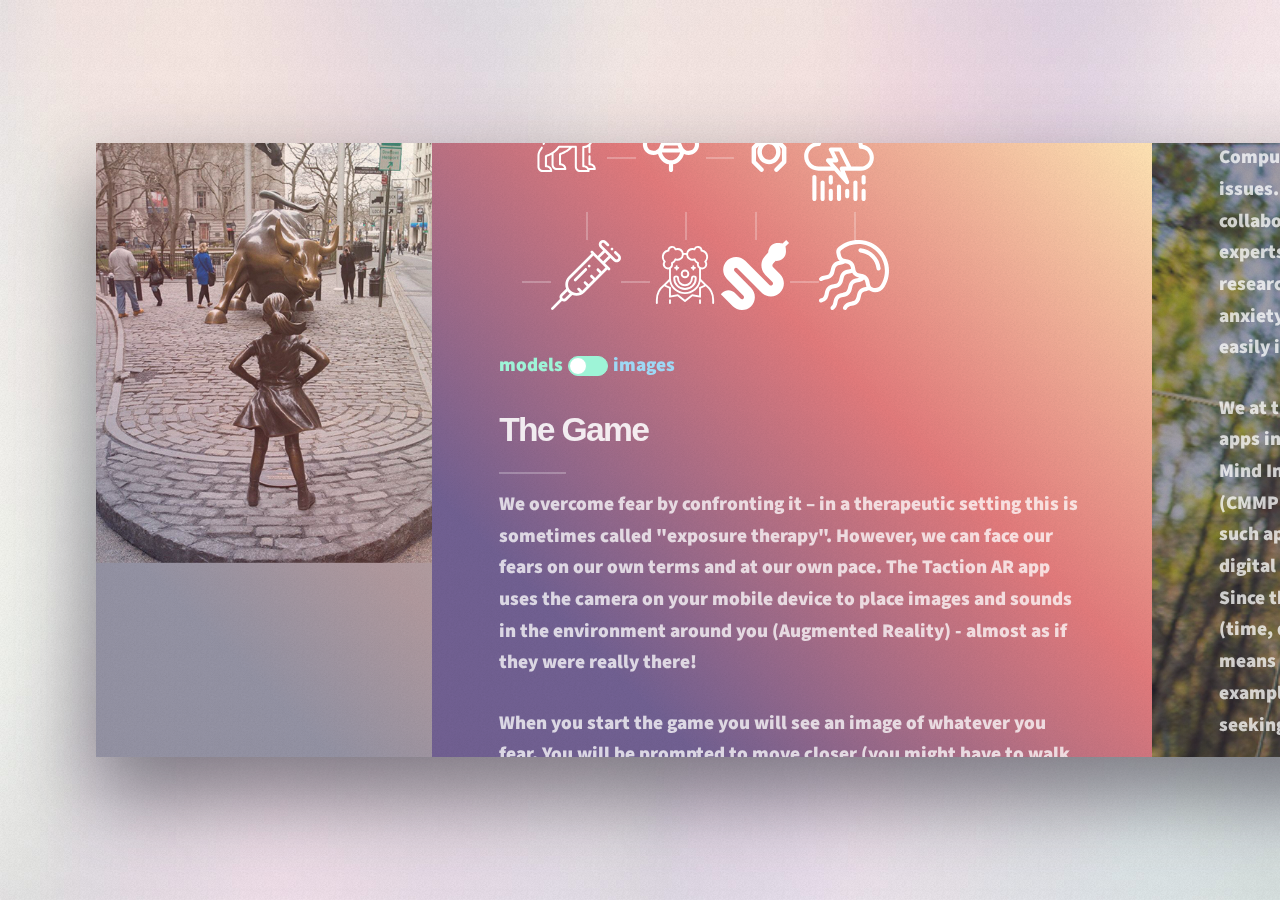
==== index.html @ a3b979be "custom look component working for now" ====
<!DOCTYPE HTML>
<html>
	<head>
		<title>AR App</title>
		<meta charset="utf-8" />
		<meta name="viewport" content="width=device-width, initial-scale=1, user-scalable=no" />
		<link rel="stylesheet" href="assets/css/main.css" />
		<noscript><link rel="stylesheet" href="assets/css/noscript.css" /></noscript>

		<style>
			@media screen and (max-width: 400px){
				h1 br, h2 br, h3 br, h4 br, h5 br, h6 br {
    			display: block;
				}
			}

			/* style for toggle switch */
			#format-toggle-container{
				width: 100%;
			}
			#format-toggle-container input {
			    display: none;
			}
			#format-toggle-container p{
				display: inline-block;
			}
			#format-toggle-container p.images{
				color: #9ed7f4;
			}
			#format-toggle-container p.models{
				color: #9ef4d7;
			}
			#format-toggle-container label {
			    cursor: pointer;
			    display: inline-block;
			    border: 1px solid #9ef4d7;
			    border-radius: 11px;
			    background-color: #9ef4d7;
			    width: 40px;
			    height: 20px;
			    padding: 0px;
			    margin-bottom: -5px;
			    margin-left: 5px;
			    margin-right: 5px;
			    position: relative;
			    transition: all 0.2s;
			}
			#format-toggle-container label:after {
			    content: '';
			    background-color: #FFF;
			    border: 1px solid #9ef4d7;
			    border-radius: 10px;
			    width: 18px;
			    height: 18px;
			    position: absolute;
			    top: 0;
			    left: 0;
			    transition: all 0.2s;
			}
			#format-toggle-container label:before {
				display:none;
			}
			#format-toggle-container input:checked + label {
			    background-color: #9ed7f4;
			    border-color: #9ed7f4;
			}
			#format-toggle-container input:checked + label:after {
			    left: 20px;
			    border-color: #9ed7f4;
			}
		</style>
	</head>
	<body class="is-preload">

		<!-- Page Wrapper -->
			<div id="page-wrapper">

				<!-- Wrapper -->
					<div id="wrapper">

						<!-- Panel (Banner) -->
							<section class="panel banner right">
								<div class="content color0 span-3-75">
									<h2 class="major">Choose Your Fear</h2>
									<p>Click on one of the icons below to begin</p>
									<ul class="grid-icons three connected">
										<li><a href="arlens.html"><span class="icon"><img src="images/dog.svg" alt="" style="width: 70px !important;"/><span class="label">Dogs</span></span></a></li>

										<li><a href="arlens2.html"><span class="icon"><img src="images/wasp.svg" alt="" style="width: 70px !important;"/><span class="label">Bees</span></span></a></li>

										<li><a href="arlens3.html"><span class="icon"><img src="images/spider.svg" alt="" style="width: 70px !important;"/><span class="label">Spiders</span></span></a></li>

										<li><a href="arlens4.html"><span class="icon"><img src="images/lightning-bolt.svg" alt="" style="width: 70px !important;"/><span class="label">Lightning</span></span></a></li>

										<li><a href="arlens5.html"><span class="icon"><img src="images/injection.svg" alt="" style="width: 70px !important;"/><span class="label">Injection</span></span></a></li>

										<li><a href="arlens6.html"><span class="icon"><img src="images/clown.svg" alt="" style="width: 70px !important;"/><span class="label">Clowns</span></span></a></li>

										<li><a href="arlens7.html"><span class="icon"><img src="images/snake.svg" alt="" style="width: 70px !important;"/><span class="label">Snakes</span></span></a></li>

										<li><a href="arlens8.html"><span class="icon"><img src="images/jellyfish.svg" alt="" style="width: 70px !important;"/><span class="label">Jellyfish</span></span></a></li>
									</ul>

									<div id="format-toggle-container">
										<p class="models">models</p><input type="checkbox" id="switch" name="some-switch"><label for="switch"></label><p class="images">images</p>
									</div>

									<h2 class="major">The Game</h2>
									<p>We overcome fear by confronting it – in a therapeutic setting this is sometimes called "exposure therapy". However, we can face our fears on our own terms and at our own pace. The Taction AR app uses the camera on your mobile device to place images and sounds in the environment around you (Augmented Reality) - almost as if they were really there!</p>
									<p>When you start the game you will see an image of whatever you fear. You will be prompted to move closer (you might have to walk or at least reach out with your phone) to your fear. When you are close enough, the app will prompt you to 'pinch' (using two fingers) the image on the screen.</p>
									<ul class="actions">
										<li><a href="#first" class="button primary color1 circle icon solid fa-angle-right">Next</a></li>
									</ul>
								</div>
								<div class="image filtered span-1-75" data-position="25% 25%">
									<img src="images/01.png" alt="" />
								</div>
							</section>


						<!-- Panel (Spotlight) -->
							<section class="panel spotlight large left">
								<div class="content span-5" style="background-color: rgba(0, 0, 0, 0.25) 10% !important">
									<h2 class="major">Research in Action</h2>
									<p>Taction AR is a simple exposure therapy game for children who may be suffering from Obsessive Compulsive Disorder (OCD) and/or anxiety-related issues. Designed at the Child Mind Institute as a collaboration between our research team and clinical experts, it has the potential to significantly improve researchers’ and clinicians’ understanding of OCD and anxiety disorders through data collection that users can easily integrate into their daily lives.</p>
									<p>We at the CMI MATTER Lab are creating a suite of mobile apps in partnership with clinical colleagues at the Child Mind Institute (CMI) and Child Mind Medical Practice (CMMP), who are interested in rigorously evaluating such apps to extend therapy to the home. The apps are digital renditions of therapies conducted at the CMMP. Since there are many barriers to coming to the clinic (time, distance, stigma, etc.), an app could provide a means of monitoring behaviors associated with, for example, OCD, between clinic visits, such as reassurance seeking, checking and tapping.
 									<br>
 									<br>
									The MATTER Lab persues research in apps, wearable devices and other practical, patient focused technologies. Find out more on <a href="https://matter.childmind.org" target="_blank">our website</a>.
									<br>
									<br>
									
</p>
								</div>
								<div class="image filtered tinted" data-position="top right">
									<img src="images/02.png" alt="" />
								</div>
							</section>

						<!-- Panel
							<section class="panel">
								<div class="intro color2">
									<h2 class="major">Elit integer</h2>
									<p>Sed vel nibh libero. Mauris et lorem pharetra massa lorem turpis congue pulvinar. Vivamus sed feugiat finibus. Duis amet bibendum amet sed. Duis mauris ex, dapibus sed ligula tempus volutpat magna etiam.</p>
								</div>
								<div class="gallery">
									<div class="group span-3">
										<a href="images/gallery/fulls/01.jpg" class="image filtered span-3" data-position="bottom"><img src="images/gallery/thumbs/01.jpg" alt="" /></a>
										<a href="images/gallery/fulls/02.jpg" class="image filtered span-1-5" data-position="center"><img src="images/gallery/thumbs/02.jpg" alt="" /></a>
										<a href="images/gallery/fulls/03.jpg" class="image filtered span-1-5" data-position="bottom"><img src="images/gallery/thumbs/03.jpg" alt="" /></a>
									</div>
									<a href="images/gallery/fulls/04.jpg" class="image filtered span-2-5" data-position="top"><img src="images/gallery/thumbs/04.jpg" alt="" /></a>
									<div class="group span-4-5">
										<a href="images/gallery/fulls/05.jpg" class="image filtered span-3" data-position="top"><img src="images/gallery/thumbs/05.jpg" alt="" /></a>
										<a href="images/gallery/fulls/06.jpg" class="image filtered span-1-5" data-position="center"><img src="images/gallery/thumbs/06.jpg" alt="" /></a>
										<a href="images/gallery/fulls/07.jpg" class="image filtered span-1-5" data-position="bottom"><img src="images/gallery/thumbs/07.jpg" alt="" /></a>
										<a href="images/gallery/fulls/08.jpg" class="image filtered span-3" data-position="top"><img src="images/gallery/thumbs/08.jpg" alt="" /></a>
									</div>
									<a href="images/gallery/fulls/09.jpg" class="image filtered span-2-5" data-position="right"><img src="images/gallery/thumbs/09.jpg" alt="" /></a>
								</div>
							</section> -->

						<!-- Panel -->
							<section class="panel color4-alt">
								<div class="intro color4">
									<h2 class="major">Contact Us</h2>
									<p>Lorem ipsum dolor sit amet, consectetur adipiscing elit, sed do eiusmod tempor incididunt ut labore et dolore magna aliqua.
										<br>
										<br>
									Want to know more? Send us a message!
									</p>
								</div>
								<div class="inner columns divided">
									<div class="span-3-25">
										<form method="post" action="#">
											<div class="fields">
												<div class="field half">
													<label for="name">Name</label>
													<input type="text" name="name" id="name" />
												</div>
												<div class="field half">
													<label for="email">Email</label>
													<input type="email" name="email" id="email" />
												</div>
												<div class="field">
													<label for="message">Message</label>
													<textarea name="message" id="message" rows="4"></textarea>
												</div>
											</div>
											<ul class="actions">
												<li><input type="submit" value="Send Message" class="button primary" /></li>
											</ul>
										</form>
									</div>
									<!--
									<div class="span-1-5">
										<ul class="contact-icons color1">
											<li class="icon brands fa-twitter"><a href="#">@tactionar</a></li>
											<li class="icon brands fa-facebook-f"><a href="#">facebook.com/tactionar</a></li>
											<li class="icon brands fa-snapchat-ghost"><a href="#">@tactionar</a></li>
											<li class="icon brands fa-instagram"><a href="#">@tactionar</a></li>
											<li class="icon brands fa-medium-m"><a href="#">medium.com/tactionar</a></li>
										</ul>
									</div>
								-->
								</div>
							</section>

						<!-- Panel
							<section class="panel color2-alt">
								<div class="intro color2">
									<h2 class="major">Elements</h2>
									<p>Sed vel nibh libero. Mauris et lorem pharetra massa lorem turpis congue pulvinar. Vivamus sed feugiat finibus. Duis amet bibendum amet sed. Duis mauris ex, dapibus sed ligula tempus volutpat magna etiam. </p>
								</div>
								<div class="inner columns aligned">
									<div class="span-2-75">

										<h3 class="major">Text</h3>
										<p>This is <b>bold</b> and this is <strong>strong</strong>. This is <i>italic</i> and this is <em>emphasized</em>.
										This is <sup>superscript</sup> text and this is <sub>subscript</sub> text.
										This is <u>underlined</u> and this is code: <code>for (;;) { ... }</code>. Finally, <a href="#">this is a link</a>.</p>

										<h1>Heading Level 1</h1>
										<h2>Heading Level 2</h2>
										<h3>Heading Level 3</h3>
										<h4>Heading Level 4</h4>
										<h5>Heading Level 5</h5>
										<h6>Heading Level 6</h6>

									</div>
									<div class="span-3">

										<h4>Blockquote</h4>
										<blockquote>Lorem ipsum dolor sit amet. Felis sagittis eget tempus euismod. Vestibulum ante ipsum primis in vestibulum. Blandit adipiscing eu iaculis volutpat ac adipiscing volutpat ac adipiscing faucibus.</blockquote>

										<h4>Preformatted</h4>
										<pre><code>i = 0; 

while (!deck.isInOrder()) {
    print 'Iteration ' + (i++);
    deck.shuffle();
}

print 'It took ' + i + ' iterations to sort the deck.';</code></pre>

									</div>
									<div class="span-1-25">

										<h3 class="major">Lists</h3>

										<h4>Unordered</h4>
										<ul>
											<li>Lorem ipsum dolor sit.</li>
											<li>Dolor pulvinar etiam.</li>
											<li>Etiam vel felis viverra.</li>
										</ul>

										<h4>Alternate</h4>
										<ul class="alt">
											<li>Lorem ipsum dolor sit.</li>
											<li>Dolor pulvinar etiam.</li>
											<li>Etiam vel felis viverra.</li>
											<li>Felis enim feugiat.</li>
										</ul>

									</div>
									<div class="span-1-5">

										<h4>Ordered</h4>
										<ol>
											<li>Lorem ipsum dolor sit.</li>
											<li>Dolor pulvinar etiam.</li>
											<li>Etiam vel felis viverra.</li>
											<li>Felis enim feugiat.</li>
											<li>Etiam vel felis lorem.</li>
										</ol>

										<h4>Actions</h4>
										<ul class="actions">
											<li><a href="#" class="button primary color2">Default</a></li>
											<li><a href="#" class="button">Default</a></li>
										</ul>
										<ul class="actions stacked">
											<li><a href="#" class="button primary color2">Default</a></li>
											<li><a href="#" class="button">Default</a></li>
										</ul>

									</div>
									<div class="span-1-25">

										<h4>Icons</h4>
										<ul class="icons">
											<li><a href="#" class="icon brands fa-twitter"><span class="label">Twitter</span></a></li>
											<li><a href="#" class="icon brands fa-facebook-f"><span class="label">Facebook</span></a></li>
											<li><a href="#" class="icon brands fa-instagram"><span class="label">Instagram</span></a></li>
											<li><a href="#" class="icon brands fa-github"><span class="label">GitHub</span></a></li>
											<li><a href="#" class="icon brands fa-medium-m"><span class="label">Medium</span></a></li>
										</ul>

										<h4>Contact Icons</h4>
										<ul class="contact-icons color2">
											<li class="icon brands fa-twitter"><a href="#">Twitter</a></li>
											<li class="icon brands fa-facebook-f"><a href="#">Facebook</a></li>
											<li class="icon brands fa-instagram"><a href="#">Instagram</a></li>
											<li class="icon brands fa-github"><a href="#">GitHub</a></li>
											<li class="icon brands fa-medium-m"><a href="#">Medium</a></li>
										</ul>

									</div>
									<div class="span-3">
										<h3 class="major">Table</h3>
										<h4>Default</h4>
										<div class="table-wrapper">
											<table>
												<thead>
													<tr>
														<th>Name</th>
														<th>Description</th>
														<th>Price</th>
													</tr>
												</thead>
												<tbody>
													<tr>
														<td>Item One</td>
														<td>Ante turpis integer aliquet porttitor.</td>
														<td>29.99</td>
													</tr>
													<tr>
														<td>Item Two</td>
														<td>Vis ac commodo adipiscing arcu aliquet.</td>
														<td>19.99</td>
													</tr>
													<tr>
														<td>Item Three</td>
														<td> Morbi faucibus arcu accumsan lorem.</td>
														<td>29.99</td>
													</tr>
													<tr>
														<td>Item Four</td>
														<td>Vitae integer tempus condimentum.</td>
														<td>19.99</td>
													</tr>
												</tbody>
												<tfoot>
													<tr>
														<td colspan="2"></td>
														<td>100.00</td>
													</tr>
												</tfoot>
											</table>
										</div>
									</div>
									<div class="span-3">
										<h4>Alternate</h4>
										<div class="table-wrapper">
											<table class="alt">
												<thead>
													<tr>
														<th>Name</th>
														<th>Description</th>
														<th>Price</th>
													</tr>
												</thead>
												<tbody>
													<tr>
														<td>Item One</td>
														<td>Ante turpis integer aliquet porttitor.</td>
														<td>29.99</td>
													</tr>
													<tr>
														<td>Item Two</td>
														<td>Vis ac commodo adipiscing arcu aliquet.</td>
														<td>19.99</td>
													</tr>
													<tr>
														<td>Item Three</td>
														<td> Morbi faucibus arcu accumsan lorem.</td>
														<td>29.99</td>
													</tr>
													<tr>
														<td>Item Four</td>
														<td>Vitae integer tempus condimentum.</td>
														<td>19.99</td>
													</tr>
													<tr>
														<td>Item Five</td>
														<td>Ante turpis integer aliquet porttitor.</td>
														<td>29.99</td>
													</tr>
												</tbody>
												<tfoot>
													<tr>
														<td colspan="2"></td>
														<td>100.00</td>
													</tr>
												</tfoot>
											</table>
										</div>
									</div>
									<div class="span-2-25">
										<h3 class="major">Buttons</h3>
										<ul class="actions">
											<li><a href="#" class="button primary color2">Primary</a></li>
											<li><a href="#" class="button">Default</a></li>
										</ul>
										<ul class="actions">
											<li><a href="#" class="button">Default</a></li>
											<li><a href="#" class="button large">Large</a></li>
											<li><a href="#" class="button small">Small</a></li>
										</ul>
										<ul class="actions">
											<li><a href="#" class="button primary color2 icon solid fa-cog">Icon</a></li>
											<li><a href="#" class="button icon fa-gem">Icon</a></li>
										</ul>
										<ul class="actions">
											<li><span class="button primary color2 disabled">Disabled</span></li>
											<li><span class="button disabled">Disabled</span></li>
										</ul>
										<ul class="actions">
											<li><a href="#" class="button primary color2 circle icon solid fa-cog">Icon</a></li>
											<li><a href="#" class="button circle icon fa-gem">Icon</a></li>
										</ul>
									</div>
									<div class="span-4-5">
										<h3 class="major">Form</h3>
										<form method="post" action="#">
											<div class="fields">
												<div class="field third">
													<label for="demo-name">Name</label>
													<input type="text" name="demo-name" id="demo-name" value="" placeholder="Jane Doe" />
												</div>
												<div class="field third">
													<label for="demo-email">Email</label>
													<input type="email" name="demo-email" id="demo-email" value="" placeholder="jane@untitled.tld" />
												</div>
												<div class="field third">
													<label for="demo-category">Category</label>
													<div class="select-wrapper">
														<select name="demo-category" id="demo-category">
															<option value="">-</option>
															<option value="1">Manufacturing</option>
															<option value="1">Shipping</option>
															<option value="1">Administration</option>
															<option value="1">Human Resources</option>
														</select>
													</div>
												</div>
												<div class="field quarter">
													<input type="radio" id="demo-priority-low" name="demo-priority" class="color2" checked />
													<label for="demo-priority-low">Low Priority</label>
												</div>
												<div class="field quarter">
													<input type="radio" id="demo-priority-high" name="demo-priority" class="color2" />
													<label for="demo-priority-high">High Priority</label>
												</div>
												<div class="field quarter">
													<input type="checkbox" id="demo-copy" name="demo-copy" class="color2" />
													<label for="demo-copy">Email a copy</label>
												</div>
												<div class="field quarter">
													<input type="checkbox" id="demo-human" name="demo-human" class="color2" checked />
													<label for="demo-human">Not a robot</label>
												</div>
												<div class="field">
													<label for="demo-message">Message</label>
													<textarea name="demo-message" id="demo-message" placeholder="Enter your message" rows="2"></textarea>
												</div>
											</div>
											<ul class="actions">
												<li><input type="submit" value="Send Message" class="primary color2" /></li>
												<li><input type="reset" value="Reset" /></li>
											</ul>
										</form>
									</div>
								</div>
							</section> -->

						<!-- Copyright -->
							<div class="copyright">&copy; 2019 -- Child Mind Institute</div>

					</div>

			</div>

		<!-- Scripts -->
			<script src="assets/js/jquery.min.js"></script>
			<script src="assets/js/browser.min.js"></script>
			<script src="assets/js/breakpoints.min.js"></script>
			<script src="assets/js/main.js"></script>

	</body>
</html>
---- assets/css/main.css ----
@import url(fontawesome-all.min.css);
@import url("https://fonts.googleapis.com/css?family=Source+Sans+Pro:300,400,300i,400i");

/*
	Ethereal by HTML5 UP
	html5up.net | @ajlkn
	Free for personal and commercial use under the CCA 3.0 license (html5up.net/license)
*/

html, body, div, span, applet, object,
iframe, h1, h2, h3, h4, h5, h6, p, blockquote,
pre, a, abbr, acronym, address, big, cite,
code, del, dfn, em, img, ins, kbd, q, s, samp,
small, strike, strong, sub, sup, tt, var, b,
u, i, center, dl, dt, dd, ol, ul, li, fieldset,
form, label, legend, table, caption, tbody,
tfoot, thead, tr, th, td, article, aside,
canvas, details, embed, figure, figcaption,
footer, header, hgroup, menu, nav, output, ruby,
section, summary, time, mark, audio, video {
	margin: 0;
	padding: 0;
	border: 0;
	font-size: 100%;
	font: inherit;
	vertical-align: baseline;}

article, aside, details, figcaption, figure,
footer, header, hgroup, menu, nav, section {
	display: block;}

body {
	line-height: 1;
}

ol, ul {
	list-style: none;
}

blockquote, q {
	quotes: none;
}

	blockquote:before, blockquote:after, q:before, q:after {
		content: '';
		content: none;
	}

table {
	border-collapse: collapse;
	border-spacing: 0;
}

body {
	-webkit-text-size-adjust: none;
}

mark {
	background-color: transparent;
	color: inherit;
}

input::-moz-focus-inner {
	border: 0;
	padding: 0;
}

input, select, textarea {
	-moz-appearance: none;
	-webkit-appearance: none;
	-ms-appearance: none;
	appearance: none;
}

/* Page */

	@-moz-keyframes load-spinner {
		0% {
			-moz-transform: rotate(0deg);
			-webkit-transform: rotate(0deg);
			-ms-transform: rotate(0deg);
			transform: rotate(0deg);
		}

		100% {
			-moz-transform: rotate(360deg);
			-webkit-transform: rotate(360deg);
			-ms-transform: rotate(360deg);
			transform: rotate(360deg);
		}
	}

	@-webkit-keyframes load-spinner {
		0% {
			-moz-transform: rotate(0deg);
			-webkit-transform: rotate(0deg);
			-ms-transform: rotate(0deg);
			transform: rotate(0deg);
		}

		100% {
			-moz-transform: rotate(360deg);
			-webkit-transform: rotate(360deg);
			-ms-transform: rotate(360deg);
			transform: rotate(360deg);
		}
	}

	@-ms-keyframes load-spinner {
		0% {
			-moz-transform: rotate(0deg);
			-webkit-transform: rotate(0deg);
			-ms-transform: rotate(0deg);
			transform: rotate(0deg);
		}

		100% {
			-moz-transform: rotate(360deg);
			-webkit-transform: rotate(360deg);
			-ms-transform: rotate(360deg);
			transform: rotate(360deg);
		}
	}

	@keyframes load-spinner {
		0% {
			-moz-transform: rotate(0deg);
			-webkit-transform: rotate(0deg);
			-ms-transform: rotate(0deg);
			transform: rotate(0deg);
		}

		100% {
			-moz-transform: rotate(360deg);
			-webkit-transform: rotate(360deg);
			-ms-transform: rotate(360deg);
			transform: rotate(360deg);
		}
	}

	@-ms-viewport {
		width: device-width;
	}

	html {
		width: 100%;
		height: 100%;
	}

	html {
		box-sizing: border-box;
	}

	*, *:before, *:after {
		box-sizing: inherit;
	}

	body {
		display: -moz-flex;
		display: -webkit-flex;
		display: -ms-flex;
		display: flex;
		-moz-align-items: center;
		-webkit-align-items: center;
		-ms-align-items: center;
		align-items: center;
		-moz-justify-content: -moz-flex-start;
		-webkit-justify-content: -webkit-flex-start;
		-ms-justify-content: -ms-flex-start;
		justify-content: flex-start;
		-ms-overflow-style: scrollbar;
		width: 100%;
		height: 100%;
		min-height: 30rem;
		overflow: hidden;
	}

		body:before {
			-moz-animation: load-spinner 1s infinite linear;
			-webkit-animation: load-spinner 1s infinite linear;
			-ms-animation: load-spinner 1s infinite linear;
			animation: load-spinner 1s infinite linear;
			-moz-transition: opacity 0.25s ease;
			-webkit-transition: opacity 0.25s ease;
			-ms-transition: opacity 0.25s ease;
			transition: opacity 0.25s ease;
			-moz-transition-delay: 0s;
			-webkit-transition-delay: 0s;
			-ms-transition-delay: 0s;
			transition-delay: 0s;
			pointer-events: none;
			content: '';
			display: block;
			position: absolute;
			top: 50%;
			left: 50%;
			width: 4rem;
			height: 4rem;
			margin: -2rem 0 0 -2rem;
			background-image: url("data:image/svg+xml;charset=utf8,%3Csvg xmlns='http://www.w3.org/2000/svg' xmlns:xlink='http://www.w3.org/1999/xlink' width='96px' height='96px' viewBox='0 0 96 96' zoomAndPan='disable'%3E%3Cstyle%3Ecircle %7Bfill: transparent%3B stroke: %232e2b37%3B stroke-width: 1.5px%3B %7D%3C/style%3E%3Cdefs%3E%3CclipPath id='corner'%3E%3Cpolygon points='0,0 48,0 48,48 96,48 96,96 0,96' /%3E%3C/clipPath%3E%3C/defs%3E%3Cg clip-path='url(%23corner)'%3E%3Ccircle cx='48' cy='48' r='32'/%3E%3C/g%3E%3C/svg%3E");
			background-position: center;
			background-repeat: no-repeat;
			background-size: 4rem;
			opacity: 0;
		}

		body:after {
			pointer-events: none;
			content: '';
			display: block;
			position: fixed;
			top: 0;
			left: 0;
			width: 100%;
			height: 100%;
			z-index: -1;
			background-attachment: fixed;
			background-color: #e1e6e1;
			background-image: url("../../images/overlay.png"), url("../../images/bg.jpg");
			background-repeat: repeat, repeat-x;
			background-size: 128px 128px, cover;
		}

		body.is-preload *, body.is-preload *:before, body.is-preload *:after {
			-moz-animation: none !important;
			-webkit-animation: none !important;
			-ms-animation: none !important;
			animation: none !important;
			-moz-transition: none !important;
			-webkit-transition: none !important;
			-ms-transition: none !important;
			transition: none !important;
		}

		body.is-preload:before {
			-moz-transition: opacity 1s ease;
			-webkit-transition: opacity 1s ease;
			-ms-transition: opacity 1s ease;
			transition: opacity 1s ease;
			-moz-transition-delay: 0.75s;
			-webkit-transition-delay: 0.75s;
			-ms-transition-delay: 0.75s;
			transition-delay: 0.75s;
			opacity: 0.25;
		}

	@media screen and (max-width: 736px) {

		html {
			height: auto;
		}

		body {
			height: auto;
			overflow-x: hidden;
			overflow-y: auto;
		}

	}

	@media screen and (max-width: 480px) {

		html, body {
			min-width: 320px;
		}

	}

/* Typography */

	html {
		font-size: 18pt;
		font-size: 1vmax;
	}

		@media screen and (max-width: 1680px) {

			html {
				font-size: 12pt;
				font-size: 1.1vmax;
			}

		}

		@media screen and (max-width: 1280px) {

			html {
				font-size: 11pt;
				font-size: 1.5vmax;
			}

		}

	body, input, select, textarea {
		color: rgba(255, 255, 255, 0.75);
		font-family: "Source Sans Pro", Helvetica, sans-serif;
		font-size: 1rem;
		font-weight: 900;
		line-height: 1.65;
	}

	a {
		-moz-transition: color 0.2s ease-in-out, border-bottom-color 0.2s ease-in-out;
		-webkit-transition: color 0.2s ease-in-out, border-bottom-color 0.2s ease-in-out;
		-ms-transition: color 0.2s ease-in-out, border-bottom-color 0.2s ease-in-out;
		transition: color 0.2s ease-in-out, border-bottom-color 0.2s ease-in-out;
		color: inherit;
		border-bottom: dotted 1px;
		text-decoration: none;
	}

		a:hover {
			border-bottom-color: transparent;
			color: #ffe4b4;
		}

	strong, b {
		color: rgba(255, 255, 255, 0.875);
		font-weight: 400;
	}

	em, i {
		font-style: italic;
	}

	p {
		margin: 0 0 1.5rem 0;
	}

		body.is-ie p {
			width: 100%;
		}

	h1, h2, h3, h4, h5, h6 {
		color: rgba(255, 255, 255, 0.875);
		font-family: Arial, Helvetica, sans-serif;
		font-weight: 700;
		line-height: 1.3;
		margin: 0 0 0.75rem 0;
		letter-spacing: -0.05em;
	}

		h1 a, h2 a, h3 a, h4 a, h5 a, h6 a {
			color: inherit;
			text-decoration: none;
		}

	h1.major, h2.major, h3.major {
		position: relative;
	}

		h1.major:after, h2.major:after, h3.major:after {
			content: '';
			position: absolute;
			left: 0;
			width: 3.5rem;
			height: 0.1rem;
			background-color: rgba(255, 255, 255, 0.25);
		}

	h1 {
		font-size: 3rem;
		line-height: 1.2;
	}

		h1.major {
			margin: 0 0 2.625rem 0;
		}

			h1.major:after {
				bottom: -1.325rem;
			}

	h2 {
		font-size: 1.75rem;
		line-height: 1.2;
	}

		h2.major {
			margin: 0 0 1.9875rem 0;
		}

			h2.major:after {
				bottom: -1.2rem;
			}

	h3 {
		font-size: 1.325rem;
	}

		h3.major {
			margin: 0 0 1.875rem 0;
		}

			h3.major:after {
				bottom: -0.75rem;
			}

	h4 {
		font-size: 1rem;
	}

	h5 {
		font-size: 0.9rem;
	}

	h6 {
		font-size: 0.7rem;
	}

	sub {
		font-size: 0.8rem;
		position: relative;
		top: 0.5rem;
	}

	sup {
		font-size: 0.8rem;
		position: relative;
		top: -0.5rem;
	}

	blockquote {
		border-left: solid 0.25rem rgba(255, 255, 255, 0.25);
		font-style: italic;
		margin: 0 0 1.5rem 0;
		padding: 0.375rem 0 0.375rem 1.5rem;
	}

	code {
		background: rgba(255, 255, 255, 0.075);
		border-radius: 0.25rem;
		font-family: "Courier New", monospace;
		font-size: 0.8rem;
		margin: 0 0.25rem;
		padding: 0.25rem 0.65rem;
	}

	pre {
		-webkit-overflow-scrolling: touch;
		font-family: "Courier New", monospace;
		font-size: 0.8rem;
		margin: 0 0 1.5rem 0;
		white-space: pre-wrap;
	}

		pre code {
			display: block;
			line-height: 1.625;
			padding: 1rem 1.5rem;
			overflow-x: auto;
			margin: 0;
		}

	hr {
		border: 0;
		border-bottom: solid 2px rgba(255, 255, 255, 0.25);
		margin: 1.875rem 0;
	}

	.align-left {
		text-align: left;
	}

	.align-center {
		text-align: center;
	}

	.align-right {
		text-align: right;
	}

	@media screen and (max-width: 736px) {

		html {
			font-size: 12pt;
		}

		h1 {
			font-size: 2.25rem;
			line-height: 1.2;
		}

			h1.major {
				margin: 0 0 2.625rem 0;
			}

				h1.major:after {
					bottom: -1.325rem;
				}

		h2 {
			font-size: 1.5rem;
			line-height: 1.2;
		}

			h2.major {
				margin: 0 0 1.9875rem 0;
			}

				h2.major:after {
					bottom: -1.2rem;
				}

		h3 {
			font-size: 1rem;
		}

			h3.major {
				margin: 0 0 1.875rem 0;
			}

				h3.major:after {
					bottom: -0.75rem;
				}

		h4 {
			font-size: 1rem;
		}

		h5 {
			font-size: 0.9rem;
		}

		h6 {
			font-size: 0.7rem;
		}

		h1 br, h2 br, h3 br, h4 br, h5 br, h6 br {
			display: none;
		}

	}

	@media screen and (max-width: 360px) {

		html {
			font-size: 11pt;
		}

	}

/* Form */

	form {
		margin: 0 0 1.5rem 0;
	}

		form > :last-child {
			margin-bottom: 0;
		}

		form > .fields {
			display: -moz-flex;
			display: -webkit-flex;
			display: -ms-flex;
			display: flex;
			-moz-flex-wrap: wrap;
			-webkit-flex-wrap: wrap;
			-ms-flex-wrap: wrap;
			flex-wrap: wrap;
			width: calc(100% + 3rem);
			margin: -1.5rem 0 1.5rem -1.5rem;
		}

			form > .fields > .field {
				-moz-flex-grow: 0;
				-webkit-flex-grow: 0;
				-ms-flex-grow: 0;
				flex-grow: 0;
				-moz-flex-shrink: 0;
				-webkit-flex-shrink: 0;
				-ms-flex-shrink: 0;
				flex-shrink: 0;
				padding: 1.5rem 0 0 1.5rem;
				width: calc(100% - 1.5rem);
			}

				form > .fields > .field.half {
					width: calc(50% - 0.75rem);
				}

				form > .fields > .field.third {
					width: calc(100%/3 - 0.5rem);
				}

				form > .fields > .field.quarter {
					width: calc(25% - 0.375rem);
				}

		@media screen and (max-width: 736px) {

			form > .fields {
				width: calc(100% + 2.25rem);
				margin: -1.125rem 0 1.5rem -1.125rem;
			}

				form > .fields > .field {
					padding: 1.125rem 0 0 1.125rem;
					width: calc(100% - 1.125rem);
				}

					form > .fields > .field.half {
						width: calc(100% - 1.125rem);
					}

					form > .fields > .field.third {
						width: calc(100% - 1.125rem);
					}

					form > .fields > .field.quarter {
						width: calc(100% - 1.125rem);
					}

		}

	label {
		color: rgba(255, 255, 255, 0.875);
		display: block;
		font-family: Arial, Helvetica, sans-serif;
		font-size: 0.8rem;
		font-weight: 700;
		margin: 0 0 0.4875rem 0;
	}

	input[type="text"],
	input[type="password"],
	input[type="email"],
	input[type="tel"],
	select,
	textarea {
		-moz-appearance: none;
		-webkit-appearance: none;
		-ms-appearance: none;
		appearance: none;
		background: transparent;
		border: solid 2px rgba(255, 255, 255, 0.25);
		border-radius: 0.25rem;
		color: inherit;
		display: block;
		outline: 0;
		padding: 0 0.75rem;
		text-decoration: none;
		width: 100%;
	}

		input[type="text"]:invalid,
		input[type="password"]:invalid,
		input[type="email"]:invalid,
		input[type="tel"]:invalid,
		select:invalid,
		textarea:invalid {
			box-shadow: none;
		}

		input[type="text"]:focus,
		input[type="password"]:focus,
		input[type="email"]:focus,
		input[type="tel"]:focus,
		select:focus,
		textarea:focus {
			border-color: #ffe4b4;
		}

	option {
		background-color: rgba(255, 255, 255, 0.875);
		color: #2e2b37;
	}

	select {
		background-image: url("data:image/svg+xml;charset=utf8,%3Csvg xmlns='http://www.w3.org/2000/svg' width='40' height='40' preserveAspectRatio='none' viewBox='0 0 40 40'%3E%3Cpath d='M9.4,12.3l10.4,10.4l10.4-10.4c0.2-0.2,0.5-0.4,0.9-0.4c0.3,0,0.6,0.1,0.9,0.4l3.3,3.3c0.2,0.2,0.4,0.5,0.4,0.9 c0,0.4-0.1,0.6-0.4,0.9L20.7,31.9c-0.2,0.2-0.5,0.4-0.9,0.4c-0.3,0-0.6-0.1-0.9-0.4L4.3,17.3c-0.2-0.2-0.4-0.5-0.4-0.9 c0-0.4,0.1-0.6,0.4-0.9l3.3-3.3c0.2-0.2,0.5-0.4,0.9-0.4S9.1,12.1,9.4,12.3z' fill='rgba(255, 255, 255, 0.25)' /%3E%3C/svg%3E");
		background-size: 1.25rem;
		background-repeat: no-repeat;
		background-position: calc(100% - 1rem) center;
		height: 2.5rem;
		padding-right: 2.5rem;
		text-overflow: ellipsis;
	}

		select option {
			color: rgba(255, 255, 255, 0.875);
			background: #2e2b37;
		}

		select:focus::-ms-value {
			background-color: transparent;
		}

		select::-ms-expand {
			display: none;
		}

	input[type="text"],
	input[type="password"],
	input[type="email"],
	select {
		height: 2.5rem;
	}

	textarea {
		padding: 0.75rem 1rem;
	}

	input[type="checkbox"],
	input[type="radio"] {
		-moz-appearance: none;
		-webkit-appearance: none;
		-ms-appearance: none;
		appearance: none;
		display: block;
		float: left;
		margin-right: -2rem;
		opacity: 0;
		width: 1rem;
		z-index: -1;
	}

		input[type="checkbox"] + label,
		input[type="radio"] + label {
			text-decoration: none;
			position: relative;
			color: rgba(255, 255, 255, 0.75);
			cursor: pointer;
			display: inline-block;
			font-size: 1rem;
			font-weight: 300;
			margin-bottom: 0;
			padding-left: 2.5rem;
			padding-right: 1rem;
		}

			input[type="checkbox"] + label:before,
			input[type="radio"] + label:before {
				-moz-osx-font-smoothing: grayscale;
				-webkit-font-smoothing: antialiased;
				display: inline-block;
				font-style: normal;
				font-variant: normal;
				text-rendering: auto;
				line-height: 1;
				text-transform: none !important;
				font-family: 'Font Awesome 5 Free';
				font-weight: 900;
			}

			input[type="checkbox"] + label:before,
			input[type="radio"] + label:before {
				content: '';
				display: inline-block;
				font-size: 0.8rem;
				position: absolute;
				top: 0;
				left: 0;
				width: 1.6875rem;
				height: 1.6875rem;
				line-height: 1.6875rem;
				background: rgba(255, 255, 255, 0.075);
				border: solid 1px rgba(255, 255, 255, 0.25);
				border-radius: 0.25rem;
				color: #2e2b37;
				text-align: center;
			}

				body.is-ie input[type="checkbox"] + label:before, body.is-ie
				input[type="radio"] + label:before {
					line-height: 1.5;
				}

		input[type="checkbox"]:checked + label:before,
		input[type="radio"]:checked + label:before {
			content: '\f00c';
			background: rgba(255, 255, 255, 0.875);
			border-color: rgba(255, 255, 255, 0.875);
		}

		input[type="checkbox"]:focus + label:before,
		input[type="radio"]:focus + label:before {
			border-color: #ffe4b4;
			box-shadow: 0 0 0 1px #ffe4b4;
		}

		input[type="checkbox"]:focus:checked + label:before,
		input[type="radio"]:focus:checked + label:before {
			background: #ffe4b4;
		}

		input[type="checkbox"].color1 + label:before,
		input[type="radio"].color1 + label:before {
			color: #726193;
		}

		input[type="checkbox"].color2 + label:before,
		input[type="radio"].color2 + label:before {
			color: #e37b7c;
		}

		input[type="checkbox"].color3 + label:before,
		input[type="radio"].color3 + label:before {
			color: #ffe4b4;
		}

		input[type="checkbox"].color4 + label:before,
		input[type="radio"].color4 + label:before {
			color: #353865;
		}

	input[type="checkbox"] + label:before {
		border-radius: 0.25rem;
	}

	input[type="radio"] + label:before {
		border-radius: 100%;
	}

	::-webkit-input-placeholder {
		color: rgba(255, 255, 255, 0.5) !important;
		opacity: 1.0;
	}

	:-moz-placeholder {
		color: rgba(255, 255, 255, 0.5) !important;
		opacity: 1.0;
	}

	::-moz-placeholder {
		color: rgba(255, 255, 255, 0.5) !important;
		opacity: 1.0;
	}

	:-ms-input-placeholder {
		color: rgba(255, 255, 255, 0.5) !important;
		opacity: 1.0;
	}

/* Icon */

	.icon {
		text-decoration: none;
		position: relative;
		border-bottom: none;
	}

		.icon:before {
			-moz-osx-font-smoothing: grayscale;
			-webkit-font-smoothing: antialiased;
			display: inline-block;
			font-style: normal;
			font-variant: normal;
			text-rendering: auto;
			line-height: 1;
			text-transform: none !important;
			font-family: 'Font Awesome 5 Free';
			font-weight: 400;
		}

		.icon > .label {
			display: none;
		}

		.icon:before {
			line-height: inherit;
		}

		.icon.solid:before {
			font-weight: 900;
		}

		.icon.brands:before {
			font-family: 'Font Awesome 5 Brands';
		}

/* Image */

	.image {
		display: inline-block;
		position: relative;
		border: 0;
	}

		.image.filtered:after {
			background-image: url("../../images/overlay.png"), linear-gradient(45deg, rgba(114, 97, 147, 0.25) 25%, rgba(227, 123, 124, 0.25) 50%, rgba(255, 228, 180, 0.25));
			background-size: 128px 128px, auto;
			pointer-events: none;
			content: '';
			position: absolute;
			top: 0;
			left: 0;
			width: 100%;
			height: 100%;
			opacity: 1;
			z-index: 1;
		}

		.image.filtered.tinted:after {
			background-image: url("../../images/overlay.png"), linear-gradient(45deg, rgba(114, 97, 147, 0.25) 25%, rgba(227, 123, 124, 0.25) 50%, rgba(255, 228, 180, 0.25)), linear-gradient(0deg, rgba(0, 0, 0, 0.125), rgba(0, 0, 0, 0.125));
			background-size: 128px 128px, auto, auto;
		}

		.image[data-position] img {
			-moz-object-fit: cover;
			-webkit-object-fit: cover;
			-ms-object-fit: cover;
			object-fit: cover;
			display: block;
			position: absolute;
			top: 0;
			left: 0;
			width: 100%;
			height: 100%;
		}

		.image[data-position="top left"] img {
			-moz-object-position: top left;
			-webkit-object-position: top left;
			-ms-object-position: top left;
			object-position: top left;
		}

		.image[data-position="top"] img {
			-moz-object-position: top;
			-webkit-object-position: top;
			-ms-object-position: top;
			object-position: top;
		}

		.image[data-position="top right"] img {
			-moz-object-position: top right;
			-webkit-object-position: top right;
			-ms-object-position: top right;
			object-position: top right;
		}

		.image[data-position="right"] img {
			-moz-object-position: right;
			-webkit-object-position: right;
			-ms-object-position: right;
			object-position: right;
		}

		.image[data-position="bottom right"] img {
			-moz-object-position: bottom right;
			-webkit-object-position: bottom right;
			-ms-object-position: bottom right;
			object-position: bottom right;
		}

		.image[data-position="bottom"] img {
			-moz-object-position: bottom;
			-webkit-object-position: bottom;
			-ms-object-position: bottom;
			object-position: bottom;
		}

		.image[data-position="bottom left"] img {
			-moz-object-position: bottom left;
			-webkit-object-position: bottom left;
			-ms-object-position: bottom left;
			object-position: bottom left;
		}

		.image[data-position="left"] img {
			-moz-object-position: left;
			-webkit-object-position: left;
			-ms-object-position: left;
			object-position: left;
		}

		.image[data-position="center"] img {
			-moz-object-position: center;
			-webkit-object-position: center;
			-ms-object-position: center;
			object-position: center;
		}

		.image[data-position="25% 25%"] img {
			-moz-object-position: 25% 25%;
			-webkit-object-position: 25% 25%;
			-ms-object-position: 25% 25%;
			object-position: 25% 25%;
		}

		.image[data-position="75% 25%"] img {
			-moz-object-position: 75% 25%;
			-webkit-object-position: 75% 25%;
			-ms-object-position: 75% 25%;
			object-position: 75% 25%;
		}

		.image[data-position="75% 75%"] img {
			-moz-object-position: 75% 75%;
			-webkit-object-position: 75% 75%;
			-ms-object-position: 75% 75%;
			object-position: 75% 75%;
		}

		.image[data-position="25% 75%"] img {
			-moz-object-position: 25% 75%;
			-webkit-object-position: 25% 75%;
			-ms-object-position: 25% 75%;
			object-position: 25% 75%;
		}

		.image img {
			display: block;
		}

		.image.left, .image.right {
			max-width: 40%;
		}

			.image.left img, .image.right img {
				width: 100%;
			}

		.image.left {
			float: left;
			padding: 0 1.5rem 1rem 0;
			top: 0.25rem;
		}

		.image.right {
			float: right;
			padding: 0 0 1rem 1.5rem;
			top: 0.25rem;
		}

		.image.fit {
			display: block;
			margin: 0 0 1.5rem 0;
			width: 100%;
		}

			.image.fit img {
				width: 100%;
			}

		.image.main {
			display: block;
			margin: 0 0 2.25rem 0;
			width: 100%;
		}

			.image.main img {
				width: 100%;
			}

/* List */

	ol {
		list-style: decimal;
		margin: 0 0 1.5rem 0;
		padding-left: 1.25rem;
	}

		ol li {
			padding-left: 0.25rem;
		}

	ul {
		list-style: disc;
		margin: 0 0 1.5rem 0;
		padding-left: 1rem;
	}

		ul li {
			padding-left: 0.5rem;
		}

		ul.alt {
			list-style: none;
			padding-left: 0;
		}

			ul.alt li {
				border-top: solid 1px rgba(255, 255, 255, 0.25);
				padding: 0.5rem 0;
			}

				ul.alt li:first-child {
					border-top: 0;
					padding-top: 0;
				}

	dl {
		margin: 0 0 1.5rem 0;
	}

		dl dt {
			display: block;
			font-weight: 400;
			margin: 0 0 0.75rem 0;
		}

		dl dd {
			margin-left: 1.5rem;
		}

/* Actions */

	ul.actions {
		display: -moz-flex;
		display: -webkit-flex;
		display: -ms-flex;
		display: flex;
		cursor: default;
		list-style: none;
		margin-left: -0.75rem;
		padding-left: 0;
	}

		ul.actions li {
			padding: 0 0 0 0.75rem;
			vertical-align: middle;
		}

		ul.actions.special {
			-moz-justify-content: center;
			-webkit-justify-content: center;
			-ms-justify-content: center;
			justify-content: center;
			width: 100%;
			margin-left: 0;
		}

			ul.actions.special li:first-child {
				padding-left: 0;
			}

		ul.actions.stacked {
			-moz-flex-direction: column;
			-webkit-flex-direction: column;
			-ms-flex-direction: column;
			flex-direction: column;
			margin-left: 0;
		}

			ul.actions.stacked li {
				padding: 0.975rem 0 0 0;
			}

				ul.actions.stacked li:first-child {
					padding-top: 0;
				}

		ul.actions.fit {
			width: calc(100% + 0.75rem);
		}

			ul.actions.fit li {
				-moz-flex-grow: 1;
				-webkit-flex-grow: 1;
				-ms-flex-grow: 1;
				flex-grow: 1;
				-moz-flex-shrink: 1;
				-webkit-flex-shrink: 1;
				-ms-flex-shrink: 1;
				flex-shrink: 1;
				width: 100%;
			}

				ul.actions.fit li > * {
					width: 100%;
				}

			ul.actions.fit.stacked {
				width: 100%;
			}

/* Icons */

	ul.icons {
		cursor: default;
		list-style: none;
		padding-left: 0;
	}

		ul.icons li {
			display: inline-block;
			padding: 0 1rem 0 0;
		}

			ul.icons li:last-child {
				padding-right: 0;
			}

			ul.icons li .icon:before {
				font-size: 1.25em;
			}

/* Grid Icons */

	ul.grid-icons {
		display: -moz-flex;
		display: -webkit-flex;
		display: -ms-flex;
		display: flex;
		-moz-flex-wrap: wrap;
		-webkit-flex-wrap: wrap;
		-ms-flex-wrap: wrap;
		flex-wrap: wrap;
		-moz-justify-content: center;
		-webkit-justify-content: center;
		-ms-justify-content: center;
		justify-content: center;
		list-style: none;
		margin: 0 0 1.5rem 0;
		padding-left: 0;
	}

		ul.grid-icons .icon {
			display: block;
			position: relative;
			width: 100%;
			text-align: center;
		}

			ul.grid-icons .icon:before {
				display: block;
				width: 6rem;
				height: 6rem;
				line-height: 6rem;
				border-radius: 6rem;
				box-shadow: inset 0 0 0 2px rgba(255, 255, 255, 0.25);
				font-size: 2.5rem;
				margin: 0 auto;
				text-align: center;
			}

				body.is-ie ul.grid-icons .icon:before {
					line-height: 2.375;
				}

		ul.grid-icons > li {
			-moz-flex-grow: 0;
			-webkit-flex-grow: 0;
			-ms-flex-grow: 0;
			flex-grow: 0;
			-moz-flex-shrink: 0;
			-webkit-flex-shrink: 0;
			-ms-flex-shrink: 0;
			flex-shrink: 0;
			position: relative;
			margin: 1.5rem 0 0 1.5rem;
			padding-left: 0;
		}

		ul.grid-icons.connected > li:before {
			content: '';
			display: block;
			position: absolute;
			width: 1.5rem;
			height: 2px;
			top: 50%;
			left: -1.5rem;
			background-color: rgba(255, 255, 255, 0.25);
		}

		ul.grid-icons.connected > li:after {
			content: '';
			display: block;
			position: absolute;
			width: 2px;
			height: 1.5rem;
			top: -1.5rem;
			left: 50%;
			background-color: rgba(255, 255, 255, 0.25);
		}

		ul.grid-icons.two {
			width: 14rem;
		}

			ul.grid-icons.two > li:nth-child(-n + 2) {
				margin-top: 0;
			}

				ul.grid-icons.two > li:nth-child(-n + 2):after {
					display: none;
				}

			ul.grid-icons.two > li:nth-child(2n - 1) {
				margin-left: 0;
			}

				ul.grid-icons.two > li:nth-child(2n - 1):before {
					display: none;
				}

		ul.grid-icons.three {
			width: 21.5rem;
		}

			ul.grid-icons.three > li:nth-child(-n + 3) {
				margin-top: 0;
			}

				ul.grid-icons.three > li:nth-child(-n + 3):after {
					display: none;
				}

			ul.grid-icons.three > li:nth-child(3n - 2) {
				margin-left: 0;
			}

				ul.grid-icons.three > li:nth-child(3n - 2):before {
					display: none;
				}

		ul.grid-icons.four {
			width: 29rem;
		}

			ul.grid-icons.four > li:nth-child(-n + 4) {
				margin-top: 0;
			}

				ul.grid-icons.four > li:nth-child(-n + 4):after {
					display: none;
				}

			ul.grid-icons.four > li:nth-child(4n - 3) {
				margin-left: 0;
			}

				ul.grid-icons.four > li:nth-child(4n - 3):before {
					display: none;
				}

		@media screen and (max-width: 736px) {

			ul.grid-icons {
				-moz-justify-content: -moz-flex-start;
				-webkit-justify-content: -webkit-flex-start;
				-ms-justify-content: -ms-flex-start;
				justify-content: flex-start;
				width: 100% !important;
				margin: -1rem 0 1.5rem -1rem;
			}

				ul.grid-icons .icon:before {
					width: 4.5rem;
					height: 4.5rem;
					line-height: 4.5rem;
					font-size: 1.75rem;
				}

				ul.grid-icons > li {
					margin: 1rem 0 0 1rem !important;
				}

					ul.grid-icons > li:before {
						display: none !important;
					}

					ul.grid-icons > li:after {
						display: none !important;
					}

		}

/* Contact Icons */

	ul.contact-icons {
		list-style: none;
		padding-left: 0;
	}

		ul.contact-icons > li {
			margin: 1.25rem 0 0 0;
			padding-left: 0;
		}

			ul.contact-icons > li:before {
				display: inline-block;
				width: 2.25rem;
				height: 2.25rem;
				line-height: 2.25rem;
				border-radius: 2.25rem;
				background-color: white;
				color: #2e2b37;
				cursor: default;
				font-size: 1.125rem;
				margin-right: 1rem;
				text-align: center;
				vertical-align: middle;
			}

				body.is-ie ul.contact-icons > li:before {
					line-height: 2.125;
				}

			ul.contact-icons > li a {
				border-bottom: 0;
			}

		ul.contact-icons.color1 > li:before {
			color: #726193;
		}

		ul.contact-icons.color2 > li:before {
			color: #e37b7c;
		}

		ul.contact-icons.color3 > li:before {
			color: #ffe4b4;
		}

		ul.contact-icons.color4 > li:before {
			color: #353865;
		}

/* Table */

	.table-wrapper {
		-webkit-overflow-scrolling: touch;
		overflow-x: auto;
	}

	table {
		margin: 0 0 1.5rem 0;
		width: 100%;
	}

		table tbody tr {
			border: solid 1px rgba(255, 255, 255, 0.25);
			border-left: 0;
			border-right: 0;
		}

			table tbody tr:nth-child(2n + 1) {
				background-color: rgba(255, 255, 255, 0.075);
			}

		table td {
			padding: 0.75rem 0.75rem;
		}

		table th {
			color: rgba(255, 255, 255, 0.875);
			font-size: 0.9rem;
			font-weight: 400;
			padding: 0 0.75rem 0.75rem 0.75rem;
			text-align: left;
		}

		table thead {
			border-bottom: solid 2px rgba(255, 255, 255, 0.25);
		}

		table tfoot {
			border-top: solid 2px rgba(255, 255, 255, 0.25);
		}

		table.alt {
			border-collapse: separate;
		}

			table.alt tbody tr td {
				border: solid 1px rgba(255, 255, 255, 0.25);
				border-left-width: 0;
				border-top-width: 0;
			}

				table.alt tbody tr td:first-child {
					border-left-width: 1px;
				}

			table.alt tbody tr:first-child td {
				border-top-width: 1px;
			}

			table.alt thead {
				border-bottom: 0;
			}

			table.alt tfoot {
				border-top: 0;
			}

/* Button */

	input[type="submit"],
	input[type="reset"],
	input[type="button"],
	button,
	.button {
		-moz-appearance: none;
		-webkit-appearance: none;
		-ms-appearance: none;
		appearance: none;
		-moz-transition: background-color 0.2s ease-in-out, box-shadow 0.2s ease-in-out, color 0.2s ease-in-out;
		-webkit-transition: background-color 0.2s ease-in-out, box-shadow 0.2s ease-in-out, color 0.2s ease-in-out;
		-ms-transition: background-color 0.2s ease-in-out, box-shadow 0.2s ease-in-out, color 0.2s ease-in-out;
		transition: background-color 0.2s ease-in-out, box-shadow 0.2s ease-in-out, color 0.2s ease-in-out;
		background-color: transparent;
		border: 0;
		border-radius: 0.25rem;
		box-shadow: inset 0 0 0 2px rgba(255, 255, 255, 0.25);
		color: rgba(255, 255, 255, 0.875) !important;
		cursor: pointer;
		display: inline-block;
		font-family: Arial, Helvetica, sans-serif;
		font-size: 0.6rem;
		font-weight: 700;
		height: 2.75rem;
		letter-spacing: 0.15rem;
		line-height: 2.75rem;
		padding: 0 1.5rem 0 1.65rem;
		text-align: center;
		text-decoration: none;
		text-transform: uppercase;
		white-space: nowrap;
	}

		input[type="submit"]:hover,
		input[type="reset"]:hover,
		input[type="button"]:hover,
		button:hover,
		.button:hover {
			box-shadow: inset 0 0 0 2px #ffe4b4;
			color: #ffe4b4 !important;
		}

		input[type="submit"]:active,
		input[type="reset"]:active,
		input[type="button"]:active,
		button:active,
		.button:active {
			background-color: rgba(255, 228, 180, 0.125);
		}

		input[type="submit"].icon:before,
		input[type="reset"].icon:before,
		input[type="button"].icon:before,
		button.icon:before,
		.button.icon:before {
			display: inline-block;
			position: relative;
			top: -0.075rem;
			vertical-align: middle;
			font-size: 0.8rem;
			margin: 0 0.375rem 0 -0.325rem;
		}

		input[type="submit"].icon.circle,
		input[type="reset"].icon.circle,
		input[type="button"].icon.circle,
		button.icon.circle,
		.button.icon.circle {
			position: relative;
			width: 3.125rem;
			height: 3.125rem;
			line-height: 3.125rem;
			text-indent: 3.125rem;
			border-radius: 100%;
			overflow: hidden;
			padding: 0;
			letter-spacing: 0;
		}

			input[type="submit"].icon.circle:before,
			input[type="reset"].icon.circle:before,
			input[type="button"].icon.circle:before,
			button.icon.circle:before,
			.button.icon.circle:before {
				display: block;
				position: absolute;
				top: 0;
				left: 0;
				width: inherit;
				height: inherit;
				font-size: 1.25rem;
				line-height: inherit;
				margin: 0;
				text-indent: 0;
			}

			input[type="submit"].icon.circle.fa-angle-left:before,
			input[type="reset"].icon.circle.fa-angle-left:before,
			input[type="button"].icon.circle.fa-angle-left:before,
			button.icon.circle.fa-angle-left:before,
			.button.icon.circle.fa-angle-left:before {
				position: relative;
				left: -0.1rem;
				font-size: 1.75rem;
			}

			input[type="submit"].icon.circle.fa-angle-right:before,
			input[type="reset"].icon.circle.fa-angle-right:before,
			input[type="button"].icon.circle.fa-angle-right:before,
			button.icon.circle.fa-angle-right:before,
			.button.icon.circle.fa-angle-right:before {
				position: relative;
				left: 0.1rem;
				font-size: 1.75rem;
			}

		input[type="submit"].fit,
		input[type="reset"].fit,
		input[type="button"].fit,
		button.fit,
		.button.fit {
			width: 100%;
		}

		input[type="submit"].small,
		input[type="reset"].small,
		input[type="button"].small,
		button.small,
		.button.small {
			font-size: 0.4rem;
			height: 1.875rem;
			line-height: 1.875rem;
			padding: 0 1.25rem 0 1.4rem;
		}

		input[type="submit"].large,
		input[type="reset"].large,
		input[type="button"].large,
		button.large,
		.button.large {
			font-size: 0.8rem;
			height: 3.3125rem;
			line-height: 3.3125rem;
			padding: 0 2rem 0 2.15rem;
		}

		input[type="submit"].primary,
		input[type="reset"].primary,
		input[type="button"].primary,
		button.primary,
		.button.primary {
			background-color: white;
			box-shadow: none;
			color: #2e2b37 !important;
		}

			input[type="submit"].primary.color1,
			input[type="reset"].primary.color1,
			input[type="button"].primary.color1,
			button.primary.color1,
			.button.primary.color1 {
				color: #726193 !important;
			}

			input[type="submit"].primary.color2,
			input[type="reset"].primary.color2,
			input[type="button"].primary.color2,
			button.primary.color2,
			.button.primary.color2 {
				color: #e37b7c !important;
			}

			input[type="submit"].primary.color3,
			input[type="reset"].primary.color3,
			input[type="button"].primary.color3,
			button.primary.color3,
			.button.primary.color3 {
				color: #ffe4b4 !important;
			}

			input[type="submit"].primary.color4,
			input[type="reset"].primary.color4,
			input[type="button"].primary.color4,
			button.primary.color4,
			.button.primary.color4 {
				color: #353865 !important;
			}

			input[type="submit"].primary:hover,
			input[type="reset"].primary:hover,
			input[type="button"].primary:hover,
			button.primary:hover,
			.button.primary:hover {
				background-color: #ffe4b4;
			}

			input[type="submit"].primary:active,
			input[type="reset"].primary:active,
			input[type="button"].primary:active,
			button.primary:active,
			.button.primary:active {
				background-color: #fdd997;
			}

		input[type="submit"].disabled, input[type="submit"]:disabled,
		input[type="reset"].disabled,
		input[type="reset"]:disabled,
		input[type="button"].disabled,
		input[type="button"]:disabled,
		button.disabled,
		button:disabled,
		.button.disabled,
		.button:disabled {
			pointer-events: none;
			cursor: default;
			opacity: 0.5;
		}

/* Gallery */

	@-moz-keyframes gallery-modal-spinner {
		0% {
			-moz-transform: rotate(0deg);
			-webkit-transform: rotate(0deg);
			-ms-transform: rotate(0deg);
			transform: rotate(0deg);
		}

		100% {
			-moz-transform: rotate(360deg);
			-webkit-transform: rotate(360deg);
			-ms-transform: rotate(360deg);
			transform: rotate(360deg);
		}
	}

	@-webkit-keyframes gallery-modal-spinner {
		0% {
			-moz-transform: rotate(0deg);
			-webkit-transform: rotate(0deg);
			-ms-transform: rotate(0deg);
			transform: rotate(0deg);
		}

		100% {
			-moz-transform: rotate(360deg);
			-webkit-transform: rotate(360deg);
			-ms-transform: rotate(360deg);
			transform: rotate(360deg);
		}
	}

	@-ms-keyframes gallery-modal-spinner {
		0% {
			-moz-transform: rotate(0deg);
			-webkit-transform: rotate(0deg);
			-ms-transform: rotate(0deg);
			transform: rotate(0deg);
		}

		100% {
			-moz-transform: rotate(360deg);
			-webkit-transform: rotate(360deg);
			-ms-transform: rotate(360deg);
			transform: rotate(360deg);
		}
	}

	@keyframes gallery-modal-spinner {
		0% {
			-moz-transform: rotate(0deg);
			-webkit-transform: rotate(0deg);
			-ms-transform: rotate(0deg);
			transform: rotate(0deg);
		}

		100% {
			-moz-transform: rotate(360deg);
			-webkit-transform: rotate(360deg);
			-ms-transform: rotate(360deg);
			transform: rotate(360deg);
		}
	}

	.gallery {
		-moz-align-items: -moz-stretch;
		-webkit-align-items: -webkit-stretch;
		-ms-align-items: -ms-stretch;
		align-items: stretch;
		display: -moz-flex;
		display: -webkit-flex;
		display: -ms-flex;
		display: flex;
		height: 100%;
	}

		.gallery > * {
			width: 20rem;
			height: 100%;
		}

		.gallery .image {
			display: block;
			position: relative;
			border-bottom: 0;
			overflow: hidden;
		}

			.gallery .image img {
				-moz-transition: -moz-transform 0.2s ease-in-out;
				-webkit-transition: -webkit-transform 0.2s ease-in-out;
				-ms-transition: -ms-transform 0.2s ease-in-out;
				transition: transform 0.2s ease-in-out;
			}

			.gallery .image:after {
				-moz-transition: opacity 0.2s ease-in-out;
				-webkit-transition: opacity 0.2s ease-in-out;
				-ms-transition: opacity 0.2s ease-in-out;
				transition: opacity 0.2s ease-in-out;
			}

			.gallery .image:hover img {
				-moz-transform: scale(1.025);
				-webkit-transform: scale(1.025);
				-ms-transform: scale(1.025);
				transform: scale(1.025);
			}

			.gallery .image:hover:after {
				opacity: 0;
			}

		.gallery .group {
			display: -moz-flex;
			display: -webkit-flex;
			display: -ms-flex;
			display: flex;
			-moz-flex-wrap: wrap;
			-webkit-flex-wrap: wrap;
			-ms-flex-wrap: wrap;
			flex-wrap: wrap;
		}

			.gallery .group > * {
				height: 50%;
			}

		.gallery .modal {
			display: -moz-flex;
			display: -webkit-flex;
			display: -ms-flex;
			display: flex;
			-moz-align-items: center;
			-webkit-align-items: center;
			-ms-align-items: center;
			align-items: center;
			-moz-justify-content: center;
			-webkit-justify-content: center;
			-ms-justify-content: center;
			justify-content: center;
			pointer-events: none;
			-moz-user-select: none;
			-webkit-user-select: none;
			-ms-user-select: none;
			user-select: none;
			-moz-transition: opacity 0.5s ease, visibility 0.5s, z-index 0.5s;
			-webkit-transition: opacity 0.5s ease, visibility 0.5s, z-index 0.5s;
			-ms-transition: opacity 0.5s ease, visibility 0.5s, z-index 0.5s;
			transition: opacity 0.5s ease, visibility 0.5s, z-index 0.5s;
			-webkit-tap-highlight-color: rgba(0, 0, 0, 0);
			position: fixed;
			top: 0;
			left: 0;
			width: 100%;
			height: 100%;
			background-color: rgba(46, 43, 55, 0.875);
			opacity: 0;
			outline: 0;
			visibility: none;
			z-index: 0;
		}

			.gallery .modal:before {
				-moz-animation: gallery-modal-spinner 1s infinite linear;
				-webkit-animation: gallery-modal-spinner 1s infinite linear;
				-ms-animation: gallery-modal-spinner 1s infinite linear;
				animation: gallery-modal-spinner 1s infinite linear;
				-moz-transition: opacity 0.25s ease;
				-webkit-transition: opacity 0.25s ease;
				-ms-transition: opacity 0.25s ease;
				transition: opacity 0.25s ease;
				-moz-transition-delay: 0.5s;
				-webkit-transition-delay: 0.5s;
				-ms-transition-delay: 0.5s;
				transition-delay: 0.5s;
				content: '';
				display: block;
				position: absolute;
				top: 50%;
				left: 50%;
				width: 4rem;
				height: 4rem;
				margin: -2rem 0 0 -2rem;
				background-image: url("data:image/svg+xml;charset=utf8,%3Csvg xmlns='http://www.w3.org/2000/svg' xmlns:xlink='http://www.w3.org/1999/xlink' width='96px' height='96px' viewBox='0 0 96 96' zoomAndPan='disable'%3E%3Cstyle%3Ecircle %7Bfill: transparent%3B stroke: rgba(255, 255, 255, 0.875)%3B stroke-width: 1.5px%3B %7D%3C/style%3E%3Cdefs%3E%3CclipPath id='corner'%3E%3Cpolygon points='0,0 48,0 48,48 96,48 96,96 0,96' /%3E%3C/clipPath%3E%3C/defs%3E%3Cg clip-path='url(%23corner)'%3E%3Ccircle cx='48' cy='48' r='32'/%3E%3C/g%3E%3C/svg%3E");
				background-position: center;
				background-repeat: no-repeat;
				background-size: 4rem;
				opacity: 0;
			}

			.gallery .modal:after {
				content: '';
				display: block;
				position: absolute;
				top: 0.5rem;
				right: 0.5rem;
				width: 4rem;
				height: 4rem;
				background-image: url("data:image/svg+xml;charset=utf8,%3Csvg xmlns='http://www.w3.org/2000/svg' xmlns:xlink='http://www.w3.org/1999/xlink' width='64px' height='64px' viewBox='0 0 64 64' zoomAndPan='disable'%3E%3Cstyle%3Eline %7Bstroke: rgba(255, 255, 255, 0.875)%3Bstroke-width: 1.5px%3B%7D%3C/style%3E%3Cline x1='20' y1='20' x2='44' y2='44' /%3E%3Cline x1='20' y1='44' x2='44' y2='20' /%3E%3C/svg%3E");
				background-position: center;
				background-repeat: no-repeat;
				background-size: 3rem;
				cursor: pointer;
			}

			.gallery .modal .inner {
				-moz-transform: translateY(0.75rem);
				-webkit-transform: translateY(0.75rem);
				-ms-transform: translateY(0.75rem);
				transform: translateY(0.75rem);
				-moz-transition: opacity 0.25s ease, -moz-transform 0.25s ease;
				-webkit-transition: opacity 0.25s ease, -webkit-transform 0.25s ease;
				-ms-transition: opacity 0.25s ease, -ms-transform 0.25s ease;
				transition: opacity 0.25s ease, transform 0.25s ease;
				opacity: 0;
			}

				.gallery .modal .inner img {
					display: block;
					max-width: 90vw;
					max-height: 85vh;
					box-shadow: 0 1rem 3rem 0 rgba(0, 0, 0, 0.35);
				}

			.gallery .modal.visible {
				pointer-events: auto;
				opacity: 1;
				visibility: visible;
				z-index: 11000;
			}

				.gallery .modal.visible:before {
					opacity: 1;
				}

			.gallery .modal.loaded .inner {
				-moz-transform: translateY(0);
				-webkit-transform: translateY(0);
				-ms-transform: translateY(0);
				transform: translateY(0);
				-moz-transition: opacity 0.5s ease, -moz-transform 0.5s ease;
				-webkit-transition: opacity 0.5s ease, -webkit-transform 0.5s ease;
				-ms-transition: opacity 0.5s ease, -ms-transform 0.5s ease;
				transition: opacity 0.5s ease, transform 0.5s ease;
				opacity: 1;
			}

			.gallery .modal.loaded:before {
				-moz-transition-delay: 0s;
				-webkit-transition-delay: 0s;
				-ms-transition-delay: 0s;
				transition-delay: 0s;
				opacity: 0;
			}

	@media screen and (max-width: 980px) {

		.gallery .modal .inner img {
			max-width: 100vw;
		}

	}

	@media screen and (max-width: 736px) {

		.gallery {
			-moz-flex-direction: column;
			-webkit-flex-direction: column;
			-ms-flex-direction: column;
			flex-direction: column;
			height: auto;
		}

			.gallery > * {
				height: auto;
				width: 100%;
			}

			.gallery .image {
				width: 100%;
				height: 40rem;
			}

			.gallery .group .span-0-25 {
				width: 8.33333%;
			}

			.gallery .group .span-0-5 {
				width: 16.66666%;
			}

			.gallery .group .span-0-75 {
				width: 25.0%;
			}

			.gallery .group .span-1 {
				width: 33.33333%;
			}

			.gallery .group .span-1-25 {
				width: 41.66666%;
			}

			.gallery .group .span-1-5 {
				width: 49.99999%;
			}

			.gallery .group .span-1-75 {
				width: 58.33333%;
			}

			.gallery .group .span-2 {
				width: 66.66666%;
			}

			.gallery .group .span-2-25 {
				width: 74.99999%;
			}

			.gallery .group .span-2-5 {
				width: 83.33332%;
			}

			.gallery .group .span-2-75 {
				width: 91.66666%;
			}

			.gallery .group .span-3 {
				width: 99.99999%;
			}

			.gallery .group .span-3-25 {
				width: 108.33332%;
			}

			.gallery .group .span-3-5 {
				width: 116.66665%;
			}

			.gallery .group .span-3-75 {
				width: 124.99999%;
			}

			.gallery .group .span-4 {
				width: 133.33332%;
			}

			.gallery .group .span-4-25 {
				width: 141.66665%;
			}

			.gallery .group .span-4-5 {
				width: 149.99998%;
			}

			.gallery .group .span-4-75 {
				width: 158.33332%;
			}

			.gallery .group .span-5 {
				width: 166.66665%;
			}

			.gallery .group .span-5-25 {
				width: 174.99998%;
			}

			.gallery .group .span-5-5 {
				width: 183.33331%;
			}

			.gallery .group .span-5-75 {
				width: 191.66665%;
			}

			.gallery .group .span-6 {
				width: 199.99998%;
			}

			.gallery .group .span-6-25 {
				width: 208.33331%;
			}

			.gallery .group .span-6-5 {
				width: 216.66664%;
			}

			.gallery .group .span-6-75 {
				width: 224.99998%;
			}

			.gallery .group .span-7 {
				width: 233.33331%;
			}

			.gallery .group .span-7-25 {
				width: 241.66664%;
			}

			.gallery .group .span-7-5 {
				width: 249.99997%;
			}

			.gallery .group .span-7-75 {
				width: 258.33331%;
			}

			.gallery .group .span-8 {
				width: 266.66664%;
			}

			.gallery .group .span-8-25 {
				width: 274.99997%;
			}

			.gallery .group .span-8-5 {
				width: 283.3333%;
			}

			.gallery .group .span-8-75 {
				width: 291.66664%;
			}

			.gallery .group .span-9 {
				width: 299.99997%;
			}

			.gallery .group .span-9-25 {
				width: 308.3333%;
			}

			.gallery .group .span-9-5 {
				width: 316.66663%;
			}

			.gallery .group .span-9-75 {
				width: 324.99997%;
			}

			.gallery .group .span-10 {
				width: 333.3333%;
			}

			.gallery .group .image {
				height: 20rem;
			}

	}

	@media screen and (max-width: 480px) {

		.gallery .image {
			height: 30rem;
		}

		.gallery .group .image {
			height: 12.5rem;
		}

	}

/* Panel */

	.panel {
		display: -moz-flex;
		display: -webkit-flex;
		display: -ms-flex;
		display: flex;
		-moz-flex-grow: 0;
		-webkit-flex-grow: 0;
		-ms-flex-grow: 0;
		flex-grow: 0;
		-moz-flex-shrink: 0;
		-webkit-flex-shrink: 0;
		-ms-flex-shrink: 0;
		flex-shrink: 0;
		-moz-justify-content: center;
		-webkit-justify-content: center;
		-ms-justify-content: center;
		justify-content: center;
		-moz-align-items: -moz-stretch;
		-webkit-align-items: -webkit-stretch;
		-ms-align-items: -ms-stretch;
		align-items: stretch;
		height: 100%;
		overflow-x: hidden;
		overflow-y: auto;
	}

		.panel > * {
			position: relative;
			min-width: 10rem;
		}

			.panel > *.color0 {
				background-image: url("../../images/overlay.png"), linear-gradient(45deg, #726193 20%, #e37b7c 60%, #ffe4b4);
				background-size: 128px 128px, auto;
			}

			.panel > *.color1 {
				background-image: url("../../images/overlay.png"), linear-gradient(45deg, rgba(114, 97, 147, 0.25) 25%, rgba(227, 123, 124, 0.25) 50%, rgba(255, 228, 180, 0.25));
				background-size: 128px 128px, auto;
				background-color: #726193;
			}

			.panel > *.color2 {
				background-image: url("../../images/overlay.png"), linear-gradient(45deg, rgba(114, 97, 147, 0.25) 25%, rgba(227, 123, 124, 0.25) 50%, rgba(255, 228, 180, 0.25));
				background-size: 128px 128px, auto;
				background-color: #e37b7c;
			}

			.panel > *.color3 {
				background-image: url("../../images/overlay.png"), linear-gradient(45deg, rgba(114, 97, 147, 0.25) 25%, rgba(227, 123, 124, 0.25) 50%, rgba(255, 228, 180, 0.25));
				background-size: 128px 128px, auto;
				background-color: #ffe4b4;
			}

			.panel > *.color4 {
				background-image: url("../../images/overlay.png"), linear-gradient(45deg, rgba(114, 97, 147, 0.25) 25%, rgba(227, 123, 124, 0.25) 50%, rgba(255, 228, 180, 0.25));
				background-size: 128px 128px, auto;
				background-color: #353865;
			}

			.panel > *.color1-alt {
				background-image: url("../../images/overlay.png"), linear-gradient(45deg, rgba(114, 97, 147, 0.175) 25%, rgba(227, 123, 124, 0.175) 50%, rgba(255, 228, 180, 0.175));
				background-size: 128px 128px, auto;
				background-color: #6c5e86;
			}

			.panel > *.color2-alt {
				background-image: url("../../images/overlay.png"), linear-gradient(45deg, rgba(114, 97, 147, 0.175) 25%, rgba(227, 123, 124, 0.175) 50%, rgba(255, 228, 180, 0.175));
				background-size: 128px 128px, auto;
				background-color: #de7172;
			}

			.panel > *.color3-alt {
				background-image: url("../../images/overlay.png"), linear-gradient(45deg, rgba(114, 97, 147, 0.175) 25%, rgba(227, 123, 124, 0.175) 50%, rgba(255, 228, 180, 0.175));
				background-size: 128px 128px, auto;
				background-color: #fedea6;
			}

			.panel > *.color4-alt {
				background-image: url("../../images/overlay.png"), linear-gradient(45deg, rgba(114, 97, 147, 0.175) 25%, rgba(227, 123, 124, 0.175) 50%, rgba(255, 228, 180, 0.175));
				background-size: 128px 128px, auto;
				background-color: #323459;
			}

		.panel > .intro {
			padding: 3.5rem 3.5rem 2rem 3.5rem ;
			display: -moz-flex;
			display: -webkit-flex;
			display: -ms-flex;
			display: flex;
			-moz-flex-grow: 0;
			-webkit-flex-grow: 0;
			-ms-flex-grow: 0;
			flex-grow: 0;
			-moz-flex-shrink: 0;
			-webkit-flex-shrink: 0;
			-ms-flex-shrink: 0;
			flex-shrink: 0;
			-moz-justify-content: center;
			-webkit-justify-content: center;
			-ms-justify-content: center;
			justify-content: center;
			-moz-align-items: -moz-flex-start;
			-webkit-align-items: -webkit-flex-start;
			-ms-align-items: -ms-flex-start;
			align-items: flex-start;
			-moz-flex-direction: column;
			-webkit-flex-direction: column;
			-ms-flex-direction: column;
			flex-direction: column;
			width: 22rem;
		}

			.panel > .intro.joined {
				width: 18.5rem;
				padding-right: 0;
			}

				.panel > .intro.joined + .inner {
					padding-left: 2.625rem;
				}

		.panel > .inner {
			padding: 3.5rem 3.5rem 2rem 3.5rem ;
			display: -moz-flex;
			display: -webkit-flex;
			display: -ms-flex;
			display: flex;
			-moz-flex-grow: 1;
			-webkit-flex-grow: 1;
			-ms-flex-grow: 1;
			flex-grow: 1;
			-moz-flex-shrink: 1;
			-webkit-flex-shrink: 1;
			-ms-flex-shrink: 1;
			flex-shrink: 1;
			-moz-justify-content: center;
			-webkit-justify-content: center;
			-ms-justify-content: center;
			justify-content: center;
			-moz-align-items: -moz-flex-start;
			-webkit-align-items: -webkit-flex-start;
			-ms-align-items: -ms-flex-start;
			align-items: flex-start;
			-moz-flex-direction: column;
			-webkit-flex-direction: column;
			-ms-flex-direction: column;
			flex-direction: column;
			position: relative;
			width: 100%;
		}

			.panel > .inner.columns {
				display: -moz-flex;
				display: -webkit-flex;
				display: -ms-flex;
				display: flex;
				-moz-justify-content: center;
				-webkit-justify-content: center;
				-ms-justify-content: center;
				justify-content: center;
				-moz-align-items: center;
				-webkit-align-items: center;
				-ms-align-items: center;
				align-items: center;
				-moz-flex-direction: row;
				-webkit-flex-direction: row;
				-ms-flex-direction: row;
				flex-direction: row;
			}

				.panel > .inner.columns > * {
					-moz-flex-grow: 0;
					-webkit-flex-grow: 0;
					-ms-flex-grow: 0;
					flex-grow: 0;
					-moz-flex-shrink: 0;
					-webkit-flex-shrink: 0;
					-ms-flex-shrink: 0;
					flex-shrink: 0;
					margin-left: 3.5rem;
				}

				.panel > .inner.columns > :first-child {
					margin-left: 0;
				}

				.panel > .inner.columns.divided > * {
					margin-left: 7rem;
				}

					.panel > .inner.columns.divided > *:before {
						content: '';
						position: absolute;
						top: 3.5rem;
						width: 2px;
						height: calc(100% - 7rem);
						margin-left: -3.5rem;
						background-color: rgba(255, 255, 255, 0.25);
					}

				.panel > .inner.columns.divided > :first-child {
					margin-left: 0;
				}

					.panel > .inner.columns.divided > :first-child:before {
						display: none;
					}

				.panel > .inner.columns.aligned {
					-moz-align-items: -moz-flex-start;
					-webkit-align-items: -webkit-flex-start;
					-ms-align-items: -ms-flex-start;
					align-items: flex-start;
				}

		.panel .span-0-25 {
			width: 2.5rem;
		}

		.panel .span-0-5 {
			width: 5rem;
		}

		.panel .span-0-75 {
			width: 7.5rem;
		}

		.panel .span-1 {
			width: 10rem;
		}

		.panel .span-1-25 {
			width: 12.5rem;
		}

		.panel .span-1-5 {
			width: 15rem;
		}

		.panel .span-1-75 {
			width: 17.5rem;
		}

		.panel .span-2 {
			width: 20rem;
		}

		.panel .span-2-25 {
			width: 22.5rem;
		}

		.panel .span-2-5 {
			width: 25rem;
		}

		.panel .span-2-75 {
			width: 27.5rem;
		}

		.panel .span-3 {
			width: 30rem;
		}

		.panel .span-3-25 {
			width: 32.5rem;
		}

		.panel .span-3-5 {
			width: 35rem;
		}

		.panel .span-3-75 {
			width: 37.5rem;
		}

		.panel .span-4 {
			width: 40rem;
		}

		.panel .span-4-25 {
			width: 42.5rem;
		}

		.panel .span-4-5 {
			width: 45rem;
		}

		.panel .span-4-75 {
			width: 47.5rem;
		}

		.panel .span-5 {
			width: 50rem;
		}

		.panel .span-5-25 {
			width: 52.5rem;
		}

		.panel .span-5-5 {
			width: 55rem;
		}

		.panel .span-5-75 {
			width: 57.5rem;
		}

		.panel .span-6 {
			width: 60rem;
		}

		.panel .span-6-25 {
			width: 62.5rem;
		}

		.panel .span-6-5 {
			width: 65rem;
		}

		.panel .span-6-75 {
			width: 67.5rem;
		}

		.panel .span-7 {
			width: 70rem;
		}

		.panel .span-7-25 {
			width: 72.5rem;
		}

		.panel .span-7-5 {
			width: 75rem;
		}

		.panel .span-7-75 {
			width: 77.5rem;
		}

		.panel .span-8 {
			width: 80rem;
		}

		.panel .span-8-25 {
			width: 82.5rem;
		}

		.panel .span-8-5 {
			width: 85rem;
		}

		.panel .span-8-75 {
			width: 87.5rem;
		}

		.panel .span-9 {
			width: 90rem;
		}

		.panel .span-9-25 {
			width: 92.5rem;
		}

		.panel .span-9-5 {
			width: 95rem;
		}

		.panel .span-9-75 {
			width: 97.5rem;
		}

		.panel .span-10 {
			width: 100rem;
		}

		.panel.small {
			width: 35rem;
		}

		.panel.medium {
			width: 50rem;
		}

		.panel.large {
			width: 65rem;
		}

		.panel.small .span-0-25, .panel.medium .span-0-25, .panel.large .span-0-25 {
			width: 2.5%;
		}

		.panel.small .span-0-5, .panel.medium .span-0-5, .panel.large .span-0-5 {
			width: 5%;
		}

		.panel.small .span-0-75, .panel.medium .span-0-75, .panel.large .span-0-75 {
			width: 7.5%;
		}

		.panel.small .span-1, .panel.medium .span-1, .panel.large .span-1 {
			width: 10%;
		}

		.panel.small .span-1-25, .panel.medium .span-1-25, .panel.large .span-1-25 {
			width: 12.5%;
		}

		.panel.small .span-1-5, .panel.medium .span-1-5, .panel.large .span-1-5 {
			width: 15%;
		}

		.panel.small .span-1-75, .panel.medium .span-1-75, .panel.large .span-1-75 {
			width: 17.5%;
		}

		.panel.small .span-2, .panel.medium .span-2, .panel.large .span-2 {
			width: 20%;
		}

		.panel.small .span-2-25, .panel.medium .span-2-25, .panel.large .span-2-25 {
			width: 22.5%;
		}

		.panel.small .span-2-5, .panel.medium .span-2-5, .panel.large .span-2-5 {
			width: 25%;
		}

		.panel.small .span-2-75, .panel.medium .span-2-75, .panel.large .span-2-75 {
			width: 27.5%;
		}

		.panel.small .span-3, .panel.medium .span-3, .panel.large .span-3 {
			width: 30%;
		}

		.panel.small .span-3-25, .panel.medium .span-3-25, .panel.large .span-3-25 {
			width: 32.5%;
		}

		.panel.small .span-3-5, .panel.medium .span-3-5, .panel.large .span-3-5 {
			width: 35%;
		}

		.panel.small .span-3-75, .panel.medium .span-3-75, .panel.large .span-3-75 {
			width: 37.5%;
		}

		.panel.small .span-4, .panel.medium .span-4, .panel.large .span-4 {
			width: 40%;
		}

		.panel.small .span-4-25, .panel.medium .span-4-25, .panel.large .span-4-25 {
			width: 42.5%;
		}

		.panel.small .span-4-5, .panel.medium .span-4-5, .panel.large .span-4-5 {
			width: 45%;
		}

		.panel.small .span-4-75, .panel.medium .span-4-75, .panel.large .span-4-75 {
			width: 47.5%;
		}

		.panel.small .span-5, .panel.medium .span-5, .panel.large .span-5 {
			width: 50%;
		}

		.panel.small .span-5-25, .panel.medium .span-5-25, .panel.large .span-5-25 {
			width: 52.5%;
		}

		.panel.small .span-5-5, .panel.medium .span-5-5, .panel.large .span-5-5 {
			width: 55%;
		}

		.panel.small .span-5-75, .panel.medium .span-5-75, .panel.large .span-5-75 {
			width: 57.5%;
		}

		.panel.small .span-6, .panel.medium .span-6, .panel.large .span-6 {
			width: 60%;
		}

		.panel.small .span-6-25, .panel.medium .span-6-25, .panel.large .span-6-25 {
			width: 62.5%;
		}

		.panel.small .span-6-5, .panel.medium .span-6-5, .panel.large .span-6-5 {
			width: 65%;
		}

		.panel.small .span-6-75, .panel.medium .span-6-75, .panel.large .span-6-75 {
			width: 67.5%;
		}

		.panel.small .span-7, .panel.medium .span-7, .panel.large .span-7 {
			width: 70%;
		}

		.panel.small .span-7-25, .panel.medium .span-7-25, .panel.large .span-7-25 {
			width: 72.5%;
		}

		.panel.small .span-7-5, .panel.medium .span-7-5, .panel.large .span-7-5 {
			width: 75%;
		}

		.panel.small .span-7-75, .panel.medium .span-7-75, .panel.large .span-7-75 {
			width: 77.5%;
		}

		.panel.small .span-8, .panel.medium .span-8, .panel.large .span-8 {
			width: 80%;
		}

		.panel.small .span-8-25, .panel.medium .span-8-25, .panel.large .span-8-25 {
			width: 82.5%;
		}

		.panel.small .span-8-5, .panel.medium .span-8-5, .panel.large .span-8-5 {
			width: 85%;
		}

		.panel.small .span-8-75, .panel.medium .span-8-75, .panel.large .span-8-75 {
			width: 87.5%;
		}

		.panel.small .span-9, .panel.medium .span-9, .panel.large .span-9 {
			width: 90%;
		}

		.panel.small .span-9-25, .panel.medium .span-9-25, .panel.large .span-9-25 {
			width: 92.5%;
		}

		.panel.small .span-9-5, .panel.medium .span-9-5, .panel.large .span-9-5 {
			width: 95%;
		}

		.panel.small .span-9-75, .panel.medium .span-9-75, .panel.large .span-9-75 {
			width: 97.5%;
		}

		.panel.small .span-10, .panel.medium .span-10, .panel.large .span-10 {
			width: 100%;
		}

		.panel.color0 {
			background-image: url("../../images/overlay.png"), linear-gradient(45deg, #726193 20%, #e37b7c 60%, #ffe4b4);
			background-size: 128px 128px, auto;
		}

		.panel.color1 {
			background-image: url("../../images/overlay.png"), linear-gradient(45deg, rgba(114, 97, 147, 0.25) 25%, rgba(227, 123, 124, 0.25) 50%, rgba(255, 228, 180, 0.25));
			background-size: 128px 128px, auto;
			background-color: #726193;
		}

		.panel.color2 {
			background-image: url("../../images/overlay.png"), linear-gradient(45deg, rgba(114, 97, 147, 0.25) 25%, rgba(227, 123, 124, 0.25) 50%, rgba(255, 228, 180, 0.25));
			background-size: 128px 128px, auto;
			background-color: #e37b7c;
		}

		.panel.color3 {
			background-image: url("../../images/overlay.png"), linear-gradient(45deg, rgba(114, 97, 147, 0.25) 25%, rgba(227, 123, 124, 0.25) 50%, rgba(255, 228, 180, 0.25));
			background-size: 128px 128px, auto;
			background-color: #ffe4b4;
		}

		.panel.color4 {
			background-image: url("../../images/overlay.png"), linear-gradient(45deg, rgba(114, 97, 147, 0.25) 25%, rgba(227, 123, 124, 0.25) 50%, rgba(255, 228, 180, 0.25));
			background-size: 128px 128px, auto;
			background-color: #353865;
		}

		.panel.color1-alt {
			background-image: url("../../images/overlay.png"), linear-gradient(45deg, rgba(114, 97, 147, 0.175) 25%, rgba(227, 123, 124, 0.175) 50%, rgba(255, 228, 180, 0.175));
			background-size: 128px 128px, auto;
			background-color: #6c5e86;
		}

		.panel.color2-alt {
			background-image: url("../../images/overlay.png"), linear-gradient(45deg, rgba(114, 97, 147, 0.175) 25%, rgba(227, 123, 124, 0.175) 50%, rgba(255, 228, 180, 0.175));
			background-size: 128px 128px, auto;
			background-color: #de7172;
		}

		.panel.color3-alt {
			background-image: url("../../images/overlay.png"), linear-gradient(45deg, rgba(114, 97, 147, 0.175) 25%, rgba(227, 123, 124, 0.175) 50%, rgba(255, 228, 180, 0.175));
			background-size: 128px 128px, auto;
			background-color: #fedea6;
		}

		.panel.color4-alt {
			background-image: url("../../images/overlay.png"), linear-gradient(45deg, rgba(114, 97, 147, 0.175) 25%, rgba(227, 123, 124, 0.175) 50%, rgba(255, 228, 180, 0.175));
			background-size: 128px 128px, auto;
			background-color: #323459;
		}

	@media screen and (max-width: 736px) {

		.panel {
			-moz-flex-direction: column;
			-webkit-flex-direction: column;
			-ms-flex-direction: column;
			flex-direction: column;
			height: auto;
		}

			.panel > *.color1 {
				background-image: url("../../images/overlay.png"), linear-gradient(135deg, rgba(114, 97, 147, 0.25) 25%, rgba(227, 123, 124, 0.25) 50%, rgba(255, 228, 180, 0.25));
				background-size: 128px 128px, auto;
				background-color: #726193;
			}

			.panel > *.color2 {
				background-image: url("../../images/overlay.png"), linear-gradient(135deg, rgba(114, 97, 147, 0.25) 25%, rgba(227, 123, 124, 0.25) 50%, rgba(255, 228, 180, 0.25));
				background-size: 128px 128px, auto;
				background-color: #e37b7c;
			}

			.panel > *.color3 {
				background-image: url("../../images/overlay.png"), linear-gradient(135deg, rgba(114, 97, 147, 0.25) 25%, rgba(227, 123, 124, 0.25) 50%, rgba(255, 228, 180, 0.25));
				background-size: 128px 128px, auto;
				background-color: #ffe4b4;
			}

			.panel > *.color4 {
				background-image: url("../../images/overlay.png"), linear-gradient(135deg, rgba(114, 97, 147, 0.25) 25%, rgba(227, 123, 124, 0.25) 50%, rgba(255, 228, 180, 0.25));
				background-size: 128px 128px, auto;
				background-color: #353865;
			}

			.panel > *.color1-alt {
				background-image: url("../../images/overlay.png"), linear-gradient(135deg, rgba(114, 97, 147, 0.175) 25%, rgba(227, 123, 124, 0.175) 50%, rgba(255, 228, 180, 0.175));
				background-size: 128px 128px, auto;
				background-color: #6c5e86;
			}

			.panel > *.color2-alt {
				background-image: url("../../images/overlay.png"), linear-gradient(135deg, rgba(114, 97, 147, 0.175) 25%, rgba(227, 123, 124, 0.175) 50%, rgba(255, 228, 180, 0.175));
				background-size: 128px 128px, auto;
				background-color: #de7172;
			}

			.panel > *.color3-alt {
				background-image: url("../../images/overlay.png"), linear-gradient(135deg, rgba(114, 97, 147, 0.175) 25%, rgba(227, 123, 124, 0.175) 50%, rgba(255, 228, 180, 0.175));
				background-size: 128px 128px, auto;
				background-color: #fedea6;
			}

			.panel > *.color4-alt {
				background-image: url("../../images/overlay.png"), linear-gradient(135deg, rgba(114, 97, 147, 0.175) 25%, rgba(227, 123, 124, 0.175) 50%, rgba(255, 228, 180, 0.175));
				background-size: 128px 128px, auto;
				background-color: #323459;
			}

			.panel > .intro {
				padding: 2.8875rem 1.75rem 1.3875rem 1.75rem ;
				width: 100% !important;
			}

				.panel > .intro.joined {
					padding-bottom: 0;
					padding-right: 1.75rem;
				}

					.panel > .intro.joined + .inner {
						padding-top: 0;
						padding-left: 1.75rem;
					}

			.panel > .inner {
				padding: 2.8875rem 1.75rem 1.3875rem 1.75rem ;
			}

				.panel > .inner.columns {
					-moz-flex-direction: column;
					-webkit-flex-direction: column;
					-ms-flex-direction: column;
					flex-direction: column;
				}

					.panel > .inner.columns > * {
						margin-left: 0;
						margin-top: 0;
					}

					.panel > .inner.columns > :first-child {
						margin-top: 0;
					}

					.panel > .inner.columns.divided > * {
						margin-left: 0;
						margin-top: 3.5rem;
					}

						.panel > .inner.columns.divided > *:before {
							content: '';
							position: absolute;
							top: auto;
							left: 1.75rem;
							width: calc(100% - 3.5rem);
							height: 2px;
							margin-left: 0;
							margin-top: -1.75rem;
						}

					.panel > .inner.columns.divided > :first-child {
						margin-top: 0;
					}

			.panel .span-0-25 {
				width: 100%;
			}

			.panel .span-0-5 {
				width: 100%;
			}

			.panel .span-0-75 {
				width: 100%;
			}

			.panel .span-1 {
				width: 100%;
			}

			.panel .span-1-25 {
				width: 100%;
			}

			.panel .span-1-5 {
				width: 100%;
			}

			.panel .span-1-75 {
				width: 100%;
			}

			.panel .span-2 {
				width: 100%;
			}

			.panel .span-2-25 {
				width: 100%;
			}

			.panel .span-2-5 {
				width: 100%;
			}

			.panel .span-2-75 {
				width: 100%;
			}

			.panel .span-3 {
				width: 100%;
			}

			.panel .span-3-25 {
				width: 100%;
			}

			.panel .span-3-5 {
				width: 100%;
			}

			.panel .span-3-75 {
				width: 100%;
			}

			.panel .span-4 {
				width: 100%;
			}

			.panel .span-4-25 {
				width: 100%;
			}

			.panel .span-4-5 {
				width: 100%;
			}

			.panel .span-4-75 {
				width: 100%;
			}

			.panel .span-5 {
				width: 100%;
			}

			.panel .span-5-25 {
				width: 100%;
			}

			.panel .span-5-5 {
				width: 100%;
			}

			.panel .span-5-75 {
				width: 100%;
			}

			.panel .span-6 {
				width: 100%;
			}

			.panel .span-6-25 {
				width: 100%;
			}

			.panel .span-6-5 {
				width: 100%;
			}

			.panel .span-6-75 {
				width: 100%;
			}

			.panel .span-7 {
				width: 100%;
			}

			.panel .span-7-25 {
				width: 100%;
			}

			.panel .span-7-5 {
				width: 100%;
			}

			.panel .span-7-75 {
				width: 100%;
			}

			.panel .span-8 {
				width: 100%;
			}

			.panel .span-8-25 {
				width: 100%;
			}

			.panel .span-8-5 {
				width: 100%;
			}

			.panel .span-8-75 {
				width: 100%;
			}

			.panel .span-9 {
				width: 100%;
			}

			.panel .span-9-25 {
				width: 100%;
			}

			.panel .span-9-5 {
				width: 100%;
			}

			.panel .span-9-75 {
				width: 100%;
			}

			.panel .span-10 {
				width: 100%;
			}

			.panel.small, .panel.medium, .panel.large {
				width: 100% !important;
			}

				.panel.small .span-0-25, .panel.medium .span-0-25, .panel.large .span-0-25 {
					width: 100%;
				}

				.panel.small .span-0-5, .panel.medium .span-0-5, .panel.large .span-0-5 {
					width: 100%;
				}

				.panel.small .span-0-75, .panel.medium .span-0-75, .panel.large .span-0-75 {
					width: 100%;
				}

				.panel.small .span-1, .panel.medium .span-1, .panel.large .span-1 {
					width: 100%;
				}

				.panel.small .span-1-25, .panel.medium .span-1-25, .panel.large .span-1-25 {
					width: 100%;
				}

				.panel.small .span-1-5, .panel.medium .span-1-5, .panel.large .span-1-5 {
					width: 100%;
				}

				.panel.small .span-1-75, .panel.medium .span-1-75, .panel.large .span-1-75 {
					width: 100%;
				}

				.panel.small .span-2, .panel.medium .span-2, .panel.large .span-2 {
					width: 100%;
				}

				.panel.small .span-2-25, .panel.medium .span-2-25, .panel.large .span-2-25 {
					width: 100%;
				}

				.panel.small .span-2-5, .panel.medium .span-2-5, .panel.large .span-2-5 {
					width: 100%;
				}

				.panel.small .span-2-75, .panel.medium .span-2-75, .panel.large .span-2-75 {
					width: 100%;
				}

				.panel.small .span-3, .panel.medium .span-3, .panel.large .span-3 {
					width: 100%;
				}

				.panel.small .span-3-25, .panel.medium .span-3-25, .panel.large .span-3-25 {
					width: 100%;
				}

				.panel.small .span-3-5, .panel.medium .span-3-5, .panel.large .span-3-5 {
					width: 100%;
				}

				.panel.small .span-3-75, .panel.medium .span-3-75, .panel.large .span-3-75 {
					width: 100%;
				}

				.panel.small .span-4, .panel.medium .span-4, .panel.large .span-4 {
					width: 100%;
				}

				.panel.small .span-4-25, .panel.medium .span-4-25, .panel.large .span-4-25 {
					width: 100%;
				}

				.panel.small .span-4-5, .panel.medium .span-4-5, .panel.large .span-4-5 {
					width: 100%;
				}

				.panel.small .span-4-75, .panel.medium .span-4-75, .panel.large .span-4-75 {
					width: 100%;
				}

				.panel.small .span-5, .panel.medium .span-5, .panel.large .span-5 {
					width: 100%;
				}

				.panel.small .span-5-25, .panel.medium .span-5-25, .panel.large .span-5-25 {
					width: 100%;
				}

				.panel.small .span-5-5, .panel.medium .span-5-5, .panel.large .span-5-5 {
					width: 100%;
				}

				.panel.small .span-5-75, .panel.medium .span-5-75, .panel.large .span-5-75 {
					width: 100%;
				}

				.panel.small .span-6, .panel.medium .span-6, .panel.large .span-6 {
					width: 100%;
				}

				.panel.small .span-6-25, .panel.medium .span-6-25, .panel.large .span-6-25 {
					width: 100%;
				}

				.panel.small .span-6-5, .panel.medium .span-6-5, .panel.large .span-6-5 {
					width: 100%;
				}

				.panel.small .span-6-75, .panel.medium .span-6-75, .panel.large .span-6-75 {
					width: 100%;
				}

				.panel.small .span-7, .panel.medium .span-7, .panel.large .span-7 {
					width: 100%;
				}

				.panel.small .span-7-25, .panel.medium .span-7-25, .panel.large .span-7-25 {
					width: 100%;
				}

				.panel.small .span-7-5, .panel.medium .span-7-5, .panel.large .span-7-5 {
					width: 100%;
				}

				.panel.small .span-7-75, .panel.medium .span-7-75, .panel.large .span-7-75 {
					width: 100%;
				}

				.panel.small .span-8, .panel.medium .span-8, .panel.large .span-8 {
					width: 100%;
				}

				.panel.small .span-8-25, .panel.medium .span-8-25, .panel.large .span-8-25 {
					width: 100%;
				}

				.panel.small .span-8-5, .panel.medium .span-8-5, .panel.large .span-8-5 {
					width: 100%;
				}

				.panel.small .span-8-75, .panel.medium .span-8-75, .panel.large .span-8-75 {
					width: 100%;
				}

				.panel.small .span-9, .panel.medium .span-9, .panel.large .span-9 {
					width: 100%;
				}

				.panel.small .span-9-25, .panel.medium .span-9-25, .panel.large .span-9-25 {
					width: 100%;
				}

				.panel.small .span-9-5, .panel.medium .span-9-5, .panel.large .span-9-5 {
					width: 100%;
				}

				.panel.small .span-9-75, .panel.medium .span-9-75, .panel.large .span-9-75 {
					width: 100%;
				}

				.panel.small .span-10, .panel.medium .span-10, .panel.large .span-10 {
					width: 100%;
				}

			.panel.color1 {
				background-image: url("../../images/overlay.png"), linear-gradient(135deg, rgba(114, 97, 147, 0.25) 25%, rgba(227, 123, 124, 0.25) 50%, rgba(255, 228, 180, 0.25));
				background-size: 128px 128px, auto;
				background-color: #726193;
			}

			.panel.color2 {
				background-image: url("../../images/overlay.png"), linear-gradient(135deg, rgba(114, 97, 147, 0.25) 25%, rgba(227, 123, 124, 0.25) 50%, rgba(255, 228, 180, 0.25));
				background-size: 128px 128px, auto;
				background-color: #e37b7c;
			}

			.panel.color3 {
				background-image: url("../../images/overlay.png"), linear-gradient(135deg, rgba(114, 97, 147, 0.25) 25%, rgba(227, 123, 124, 0.25) 50%, rgba(255, 228, 180, 0.25));
				background-size: 128px 128px, auto;
				background-color: #ffe4b4;
			}

			.panel.color4 {
				background-image: url("../../images/overlay.png"), linear-gradient(135deg, rgba(114, 97, 147, 0.25) 25%, rgba(227, 123, 124, 0.25) 50%, rgba(255, 228, 180, 0.25));
				background-size: 128px 128px, auto;
				background-color: #353865;
			}

			.panel.color1-alt {
				background-image: url("../../images/overlay.png"), linear-gradient(135deg, rgba(114, 97, 147, 0.175) 25%, rgba(227, 123, 124, 0.175) 50%, rgba(255, 228, 180, 0.175));
				background-size: 128px 128px, auto;
				background-color: #6c5e86;
			}

			.panel.color2-alt {
				background-image: url("../../images/overlay.png"), linear-gradient(135deg, rgba(114, 97, 147, 0.175) 25%, rgba(227, 123, 124, 0.175) 50%, rgba(255, 228, 180, 0.175));
				background-size: 128px 128px, auto;
				background-color: #de7172;
			}

			.panel.color3-alt {
				background-image: url("../../images/overlay.png"), linear-gradient(135deg, rgba(114, 97, 147, 0.175) 25%, rgba(227, 123, 124, 0.175) 50%, rgba(255, 228, 180, 0.175));
				background-size: 128px 128px, auto;
				background-color: #fedea6;
			}

			.panel.color4-alt {
				background-image: url("../../images/overlay.png"), linear-gradient(135deg, rgba(114, 97, 147, 0.175) 25%, rgba(227, 123, 124, 0.175) 50%, rgba(255, 228, 180, 0.175));
				background-size: 128px 128px, auto;
				background-color: #323459;
			}

	}

/* Panel (Banner) */

	.panel.banner {
		-moz-align-items: -moz-stretch;
		-webkit-align-items: -webkit-stretch;
		-ms-align-items: -ms-stretch;
		align-items: stretch;
	}

		.panel.banner .content {
			padding: 3.5rem 3.5rem 2rem 3.5rem ;
			display: -moz-flex;
			display: -webkit-flex;
			display: -ms-flex;
			display: flex;
			-moz-flex-direction: column;
			-webkit-flex-direction: column;
			-ms-flex-direction: column;
			flex-direction: column;
			-moz-justify-content: center;
			-webkit-justify-content: center;
			-ms-justify-content: center;
			justify-content: center;
			-moz-flex-grow: 0;
			-webkit-flex-grow: 0;
			-ms-flex-grow: 0;
			flex-grow: 0;
			-moz-flex-shrink: 0;
			-webkit-flex-shrink: 0;
			-ms-flex-shrink: 0;
			flex-shrink: 0;
		}

			.panel.banner .content > .actions:last-child {
				margin-bottom: 0;
			}

		.panel.banner .image {
			-moz-flex-grow: 0;
			-webkit-flex-grow: 0;
			-ms-flex-grow: 0;
			flex-grow: 0;
			-moz-flex-shrink: 0;
			-webkit-flex-shrink: 0;
			-ms-flex-shrink: 0;
			flex-shrink: 0;
			position: relative;
		}

			.panel.banner .image img {
				-moz-object-fit: cover;
				-webkit-object-fit: cover;
				-ms-object-fit: cover;
				object-fit: cover;
				display: block;
				position: absolute;
				top: 0;
				left: 0;
				width: 100%;
				height: 100%;
			}

		.panel.banner.left {
			-moz-flex-direction: row;
			-webkit-flex-direction: row;
			-ms-flex-direction: row;
			flex-direction: row;
		}

		.panel.banner.right {
			-moz-flex-direction: row-reverse;
			-webkit-flex-direction: row-reverse;
			-ms-flex-direction: row-reverse;
			flex-direction: row-reverse;
		}

	@media screen and (max-width: 736px) {

		.panel.banner .content {
			padding: 2.8875rem 1.75rem 1.3875rem 1.75rem ;
			-moz-flex-basis: 60%;
			-webkit-flex-basis: 60%;
			-ms-flex-basis: 60%;
			flex-basis: 60%;
		}

			.panel.banner .content > .actions:last-child {
				margin-bottom: 1.5rem;
			}

		.panel.banner .image {
			-moz-flex-basis: 40%;
			-webkit-flex-basis: 40%;
			-ms-flex-basis: 40%;
			flex-basis: 40%;
		}

	}

	@media screen and (max-width: 736px) and (orientation: portrait) {

		.panel.banner .content {
			-moz-flex-basis: auto;
			-webkit-flex-basis: auto;
			-ms-flex-basis: auto;
			flex-basis: auto;
		}

		.panel.banner .image {
			-moz-flex-basis: auto;
			-webkit-flex-basis: auto;
			-ms-flex-basis: auto;
			flex-basis: auto;
			height: 18rem;
		}

		.panel.banner.left {
			-moz-flex-direction: column;
			-webkit-flex-direction: column;
			-ms-flex-direction: column;
			flex-direction: column;
		}

		.panel.banner.right {
			-moz-flex-direction: column-reverse;
			-webkit-flex-direction: column-reverse;
			-ms-flex-direction: column-reverse;
			flex-direction: column-reverse;
		}

	}

/* Panel (Spotlight) */

	.panel.spotlight {
		-moz-align-items: -moz-stretch;
		-webkit-align-items: -webkit-stretch;
		-ms-align-items: -ms-stretch;
		align-items: stretch;
		position: relative;
	}

		.panel.spotlight > * {
			z-index: 1;
		}

		.panel.spotlight .content {
			display: -moz-flex;
			display: -webkit-flex;
			display: -ms-flex;
			display: flex;
			-moz-flex-direction: column;
			-webkit-flex-direction: column;
			-ms-flex-direction: column;
			flex-direction: column;
			-moz-justify-content: center;
			-webkit-justify-content: center;
			-ms-justify-content: center;
			justify-content: center;
			padding: 3.5rem 3.5rem 2rem 3.5rem ;
		}

		.panel.spotlight .image {
			position: absolute;
			top: 0;
			left: 0;
			width: 100%;
			height: 100%;
			z-index: 0;
		}

			.panel.spotlight .image img {
				-moz-object-fit: cover;
				-webkit-object-fit: cover;
				-ms-object-fit: cover;
				object-fit: cover;
				display: block;
				position: absolute;
				top: 0;
				left: 0;
				width: 100%;
				height: 100%;
			}

		.panel.spotlight.left {
			-moz-justify-content: -moz-flex-start;
			-webkit-justify-content: -webkit-flex-start;
			-ms-justify-content: -ms-flex-start;
			justify-content: flex-start;
		}

			.panel.spotlight.left .content {
				background-image: linear-gradient(-90deg, rgba(0, 0, 0, 0) 0%, rgba(0, 0, 0, 0.125) 30%, rgba(0, 0, 0, 0.175) 50%);
			}

		.panel.spotlight.right {
			-moz-justify-content: -moz-flex-end;
			-webkit-justify-content: -webkit-flex-end;
			-ms-justify-content: -ms-flex-end;
			justify-content: flex-end;
		}

			.panel.spotlight.right .content {
				background-image: linear-gradient(90deg, rgba(0, 0, 0, 0) 0%, rgba(0, 0, 0, 0.125) 30%, rgba(0, 0, 0, 0.175) 50%);
			}

	@media screen and (max-width: 736px) {

		.panel.spotlight .content {
			padding: 2.8875rem 1.75rem 1.3875rem 1.75rem ;
			-moz-flex-direction: column !important;
			-webkit-flex-direction: column !important;
			-ms-flex-direction: column !important;
			flex-direction: column !important;
			background-image: linear-gradient(0deg, rgba(0, 0, 0, 0.25) 70%, rgba(0, 0, 0, 0.175)) !important;
			min-height: 25rem;
		}

	}

	@media screen and (max-width: 480px) {

		.panel.spotlight .content {
			min-height: 30rem;
		}

	}

/* Page Wrapper */

	#page-wrapper {
		display: -moz-flex;
		display: -webkit-flex;
		display: -ms-flex;
		display: flex;
		-moz-align-items: center;
		-webkit-align-items: center;
		-ms-align-items: center;
		align-items: center;
		-moz-justify-content: -moz-flex-start;
		-webkit-justify-content: -webkit-flex-start;
		-ms-justify-content: -ms-flex-start;
		justify-content: flex-start;
		-moz-flex-grow: 1;
		-webkit-flex-grow: 1;
		-ms-flex-grow: 1;
		flex-grow: 1;
		-moz-flex-shrink: 1;
		-webkit-flex-shrink: 1;
		-ms-flex-shrink: 1;
		flex-shrink: 1;
		height: 100%;
		padding: 5rem;
	}

		@media screen and (orientation: portrait) {

			#page-wrapper {
				padding-left: 2rem;
				padding-right: 2rem;
			}

		}

		@media screen and (min-aspect-ratio: 16 / 7) {

			#page-wrapper {
				padding: 6vh;
			}

		}

		@media screen and (min-aspect-ratio: 16 / 6) {

			#page-wrapper {
				padding: 0;
			}

		}

	@media screen and (max-width: 736px) {

		#page-wrapper {
			height: auto;
			padding: 1rem;
		}

	}

	@media screen and (max-width: 480px) {

		#page-wrapper {
			padding: 0;
		}

	}

/* Wrapper */

	#wrapper {
		display: -moz-flex;
		display: -webkit-flex;
		display: -ms-flex;
		display: flex;
		-moz-flex-direction: row;
		-webkit-flex-direction: row;
		-ms-flex-direction: row;
		flex-direction: row;
		-moz-transition: opacity 1s ease-out, -moz-transform 0.75s ease-out;
		-webkit-transition: opacity 1s ease-out, -webkit-transform 0.75s ease-out;
		-ms-transition: opacity 1s ease-out, -ms-transform 0.75s ease-out;
		transition: opacity 1s ease-out, transform 0.75s ease-out;
		-moz-transition-delay: 0.25s;
		-webkit-transition-delay: 0.25s;
		-ms-transition-delay: 0.25s;
		transition-delay: 0.25s;
		cursor: default;
		position: relative;
		height: 32rem;
		box-shadow: 0 2rem 4rem 0.25rem rgba(46, 43, 55, 0.575);
	}

		#wrapper > .scrollZone {
			position: fixed;
			width: 6rem;
			height: inherit;
			cursor: -moz-grab;
			cursor: -webkit-grab;
			cursor: -ms-grab;
			cursor: grab;
			z-index: 10100;
		}

			#wrapper > .scrollZone.left {
				left: 0;
			}

			#wrapper > .scrollZone.right {
				right: 0;
			}

		#wrapper > .copyright {
			position: absolute;
			bottom: -3rem;
			right: 0;
			font-size: 0.8rem;
			color: rgba(46, 43, 55, 0.375);
			margin-bottom: 0;
		}

			#wrapper > .copyright a:hover {
				color: inherit;
			}

		#wrapper.is-dragging {
			-moz-user-select: none;
			-webkit-user-select: none;
			-ms-user-select: none;
			user-select: none;
			cursor: -moz-grab;
			cursor: -webkit-grab;
			cursor: -ms-grab;
			cursor: grab;
		}

			#wrapper.is-dragging * {
				-moz-user-select: none;
				-webkit-user-select: none;
				-ms-user-select: none;
				user-select: none;
			}

			#wrapper.is-dragging * {
				cursor: -moz-grab;
				cursor: -webkit-grab;
				cursor: -ms-grab;
				cursor: grab;
			}

		#wrapper.is-dragged * {
			pointer-events: none;
		}

		body.is-preload #wrapper {
			-moz-transform: translateX(2rem);
			-webkit-transform: translateX(2rem);
			-ms-transform: translateX(2rem);
			transform: translateX(2rem);
			opacity: 0;
		}

	@media screen and (max-width: 736px) {

		#wrapper {
			-moz-flex-direction: column;
			-webkit-flex-direction: column;
			-ms-flex-direction: column;
			flex-direction: column;
			height: auto;
			margin: 0 0 5rem 0;
			box-shadow: 0 0.25rem 1.5rem 0.25rem rgba(46, 43, 55, 0.5);
		}

			#wrapper > .scrollZone {
				display: none;
			}

			#wrapper > .copyright {
				display: block;
				width: 100%;
				text-align: center;
			}

			body.is-preload #wrapper {
				-moz-transform: translateY(1rem);
				-webkit-transform: translateY(1rem);
				-ms-transform: translateY(1rem);
				transform: translateY(1rem);
			}

	}

	@media screen and (max-width: 480px) {

		#wrapper {
			box-shadow: none;
		}

			body.is-preload #wrapper {
				-moz-transform: none;
				-webkit-transform: none;
				-ms-transform: none;
				transform: none;
			}

	}
---- assets/css/noscript.css ----
/*
	Ethereal by HTML5 UP
	html5up.net | @ajlkn
	Free for personal and commercial use under the CCA 3.0 license (html5up.net/license)
*/

/* Page */

	body {
		overflow-x: scroll;
	}

/* Wrapper */

	body.is-preload #wrapper {
		-moz-transform: none;
		-webkit-transform: none;
		-ms-transform: none;
		transform: none;
		opacity: 1;
	}
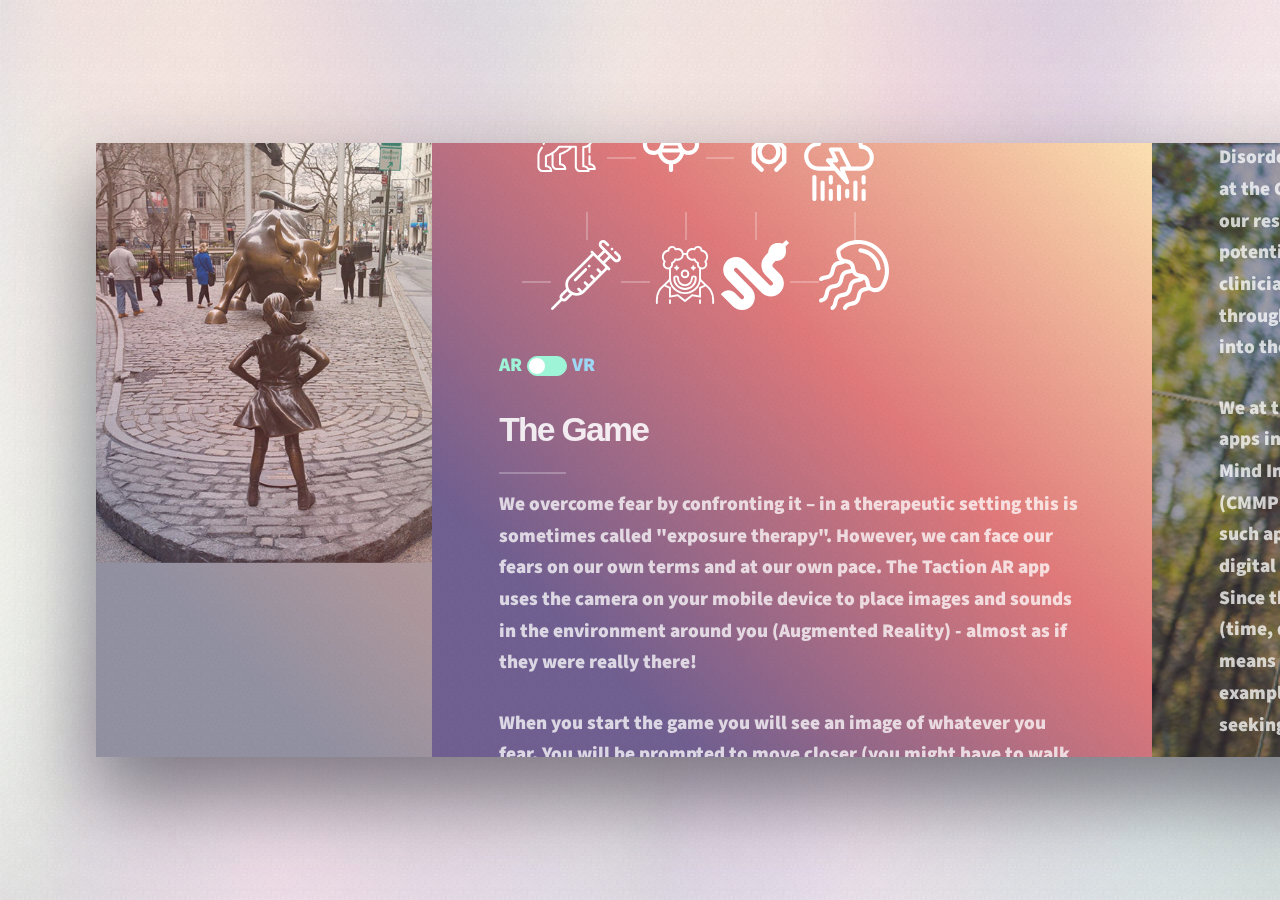
==== commit 85a95e35: "add hand model, update landing page UI" ====
--- a/index.html
+++ b/index.html
@@ -1,7 +1,7 @@
 <!DOCTYPE HTML>
 <html>
 	<head>
-		<title>AR App</title>
+		<title>Taction App</title>
 		<meta charset="utf-8" />
 		<meta name="viewport" content="width=device-width, initial-scale=1, user-scalable=no" />
 		<link rel="stylesheet" href="assets/css/main.css" />
@@ -102,7 +102,7 @@
 									</ul>
 
 									<div id="format-toggle-container">
-										<p class="models">models</p><input type="checkbox" id="switch" name="some-switch"><label for="switch"></label><p class="images">images</p>
+										<p class="models">AR</p><input type="checkbox" id="switch" name="some-switch"><label for="switch"></label><p class="images">VR</p>
 									</div>
 
 									<h2 class="major">The Game</h2>
@@ -122,7 +122,7 @@
 							<section class="panel spotlight large left">
 								<div class="content span-5" style="background-color: rgba(0, 0, 0, 0.25) 10% !important">
 									<h2 class="major">Research in Action</h2>
-									<p>Taction AR is a simple exposure therapy game for children who may be suffering from Obsessive Compulsive Disorder (OCD) and/or anxiety-related issues. Designed at the Child Mind Institute as a collaboration between our research team and clinical experts, it has the potential to significantly improve researchers’ and clinicians’ understanding of OCD and anxiety disorders through data collection that users can easily integrate into their daily lives.</p>
+									<p>Taction is a simple exposure therapy game for children who may be suffering from Obsessive Compulsive Disorder (OCD) and/or anxiety-related issues. Designed at the Child Mind Institute as a collaboration between our research team and clinical experts, it has the potential to significantly improve researchers’ and clinicians’ understanding of OCD and anxiety disorders through data collection that users can easily integrate into their daily lives.</p>
 									<p>We at the CMI MATTER Lab are creating a suite of mobile apps in partnership with clinical colleagues at the Child Mind Institute (CMI) and Child Mind Medical Practice (CMMP), who are interested in rigorously evaluating such apps to extend therapy to the home. The apps are digital renditions of therapies conducted at the CMMP. Since there are many barriers to coming to the clinic (time, distance, stigma, etc.), an app could provide a means of monitoring behaviors associated with, for example, OCD, between clinic visits, such as reassurance seeking, checking and tapping.
  									<br>
  									<br>
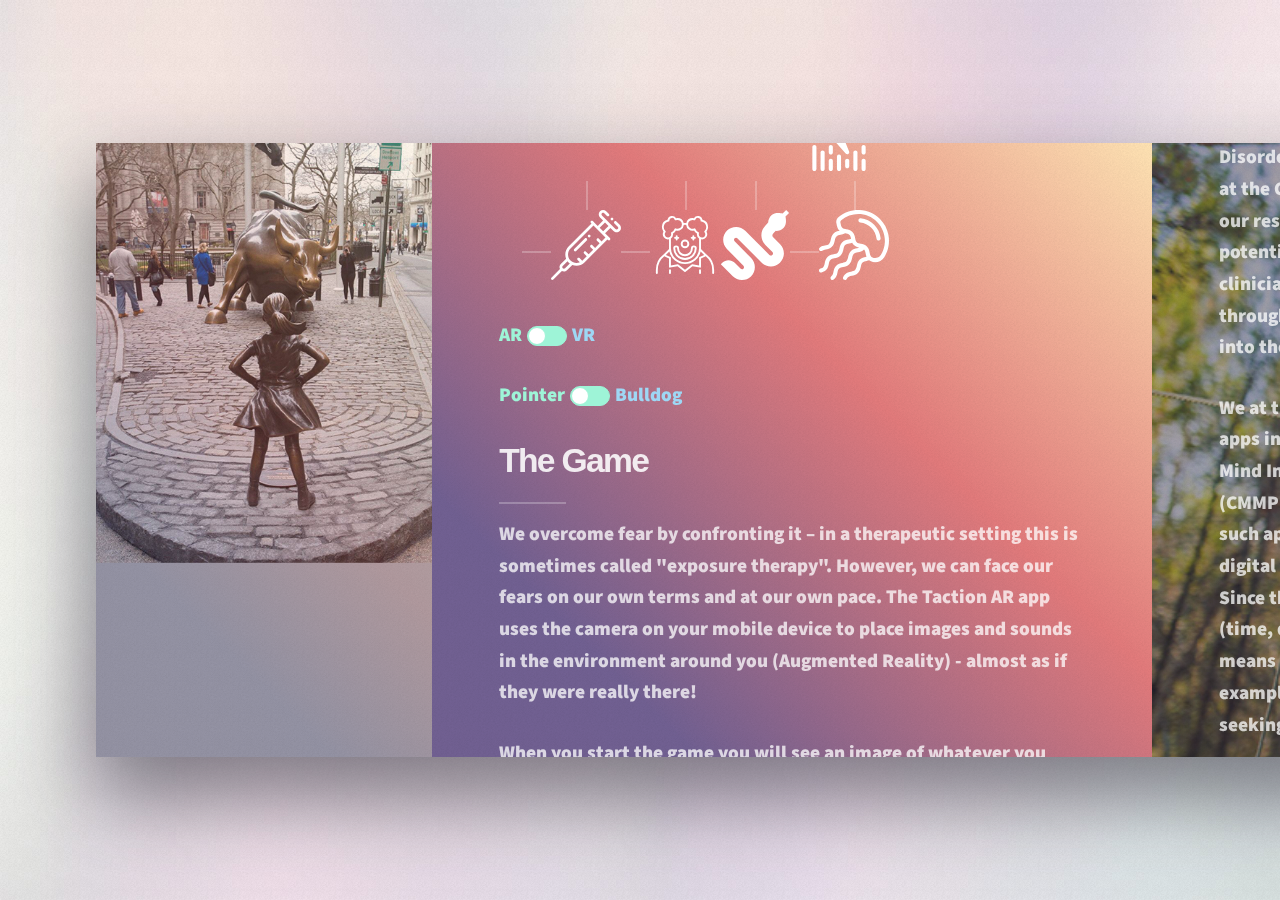
==== commit 41d9e2a2: "add pointer vs bulldog toggle to landing page w/ jquery handler" ====
--- a/index.html
+++ b/index.html
@@ -15,22 +15,22 @@
 			}
 
 			/* style for toggle switch */
-			#format-toggle-container{
+			#format-toggle-container, #model-toggle-container{
 				width: 100%;
 			}
-			#format-toggle-container input {
+			#format-toggle-container input, #model-toggle-container input  {
 			    display: none;
 			}
-			#format-toggle-container p{
+			#format-toggle-container p, #model-toggle-container p{
 				display: inline-block;
 			}
-			#format-toggle-container p.images{
+			#format-toggle-container p.images, #model-toggle-container p.images{
 				color: #9ed7f4;
 			}
-			#format-toggle-container p.models{
+			#format-toggle-container p.models, #model-toggle-container p.models{
 				color: #9ef4d7;
 			}
-			#format-toggle-container label {
+			#format-toggle-container label, #model-toggle-container label  {
 			    cursor: pointer;
 			    display: inline-block;
 			    border: 1px solid #9ef4d7;
@@ -45,7 +45,7 @@
 			    position: relative;
 			    transition: all 0.2s;
 			}
-			#format-toggle-container label:after {
+			#format-toggle-container label:after, #model-toggle-container label:after {
 			    content: '';
 			    background-color: #FFF;
 			    border: 1px solid #9ef4d7;
@@ -57,14 +57,14 @@
 			    left: 0;
 			    transition: all 0.2s;
 			}
-			#format-toggle-container label:before {
+			#format-toggle-container label:before, #model-toggle-container label:before {
 				display:none;
 			}
-			#format-toggle-container input:checked + label {
+			#format-toggle-container input:checked + label , #model-toggle-container input:checked + label {
 			    background-color: #9ed7f4;
 			    border-color: #9ed7f4;
 			}
-			#format-toggle-container input:checked + label:after {
+			#format-toggle-container input:checked + label:after, #model-toggle-container input:checked + label:after  {
 			    left: 20px;
 			    border-color: #9ed7f4;
 			}
@@ -86,23 +86,27 @@
 									<ul class="grid-icons three connected">
 										<li><a href="arlens.html"><span class="icon"><img src="images/dog.svg" alt="" style="width: 70px !important;"/><span class="label">Dogs</span></span></a></li>
 
-										<li><a href="arlens2.html"><span class="icon"><img src="images/wasp.svg" alt="" style="width: 70px !important;"/><span class="label">Bees</span></span></a></li>
-
-										<li><a href="arlens3.html"><span class="icon"><img src="images/spider.svg" alt="" style="width: 70px !important;"/><span class="label">Spiders</span></span></a></li>
-
-										<li><a href="arlens4.html"><span class="icon"><img src="images/lightning-bolt.svg" alt="" style="width: 70px !important;"/><span class="label">Lightning</span></span></a></li>
-
-										<li><a href="arlens5.html"><span class="icon"><img src="images/injection.svg" alt="" style="width: 70px !important;"/><span class="label">Injection</span></span></a></li>
-
-										<li><a href="arlens6.html"><span class="icon"><img src="images/clown.svg" alt="" style="width: 70px !important;"/><span class="label">Clowns</span></span></a></li>
-
-										<li><a href="arlens7.html"><span class="icon"><img src="images/snake.svg" alt="" style="width: 70px !important;"/><span class="label">Snakes</span></span></a></li>
-
-										<li><a href="arlens8.html"><span class="icon"><img src="images/jellyfish.svg" alt="" style="width: 70px !important;"/><span class="label">Jellyfish</span></span></a></li>
+										<li><a href="arlens.html"><span class="icon"><img src="images/wasp.svg" alt="" style="width: 70px !important;"/><span class="label">Bees</span></span></a></li>
+
+										<li><a href="arlens.html"><span class="icon"><img src="images/spider.svg" alt="" style="width: 70px !important;"/><span class="label">Spiders</span></span></a></li>
+
+										<li><a href="arlens.html"><span class="icon"><img src="images/lightning-bolt.svg" alt="" style="width: 70px !important;"/><span class="label">Lightning</span></span></a></li>
+
+										<li><a href="arlens.html"><span class="icon"><img src="images/injection.svg" alt="" style="width: 70px !important;"/><span class="label">Injection</span></span></a></li>
+
+										<li><a href="arlens.html"><span class="icon"><img src="images/clown.svg" alt="" style="width: 70px !important;"/><span class="label">Clowns</span></span></a></li>
+
+										<li><a href="arlens.html"><span class="icon"><img src="images/snake.svg" alt="" style="width: 70px !important;"/><span class="label">Snakes</span></span></a></li>
+
+										<li><a href="arlens.html"><span class="icon"><img src="images/jellyfish.svg" alt="" style="width: 70px !important;"/><span class="label">Jellyfish</span></span></a></li>
 									</ul>
 
-									<div id="format-toggle-container">
+									<div id="format-toggle-container" class="ar">
 										<p class="models">AR</p><input type="checkbox" id="switch" name="some-switch"><label for="switch"></label><p class="images">VR</p>
+									</div>
+
+									<div id="model-toggle-container" class="pointer">
+										<p class="models">Pointer</p><input type="checkbox" id="switch2" name="some-switch"><label for="switch2"></label><p class="images">Bulldog</p>
 									</div>
 
 									<h2 class="major">The Game</h2>
@@ -116,7 +120,6 @@
 									<img src="images/01.png" alt="" />
 								</div>
 							</section>
-
 
 						<!-- Panel (Spotlight) -->
 							<section class="panel spotlight large left">
@@ -488,5 +491,56 @@
 			<script src="assets/js/breakpoints.min.js"></script>
 			<script src="assets/js/main.js"></script>
 
+			<script>
+				$( document ).ready(function() {
+
+					$("#format-toggle-container input").prop( "checked", false );
+					$("#model-toggle-container input").prop( "checked", false );
+
+					//page reload sometimes has input autofilled without correct class
+					if ( $("#format-toggle-container input").prop('checked') ) {
+						$("#format-toggle-container").removeClass("ar");
+					}
+
+					//handle format toggle action
+					$("#format-toggle-container input").click(function() {
+
+						if( $("#format-toggle-container").hasClass("ar") ){
+							$("a[href='arlens.html']").attr('href', 'vrlens.html');
+							$("a[href='arlens2.html']").attr('href', 'vrlens.html');
+							$("#format-toggle-container").removeClass("ar");
+						} else {
+
+							if($("#model-toggle-container").hasClass("pointer")){
+								$("a[href='vrlens.html']").attr('href', 'arlens.html');
+							} else {
+								$("a[href='vrlens.html']").attr('href', 'arlens2.html');
+							}
+							
+							$("#format-toggle-container").addClass("ar");
+						}
+					});
+
+					//handle model toggle action
+					$("#model-toggle-container input").click(function() {
+
+						if( $("#format-toggle-container").hasClass("ar") ){
+
+							if( $("#model-toggle-container").hasClass("pointer") ){
+								$("a[href='arlens.html']").attr('href', 'arlens2.html');
+								$("#model-toggle-container").removeClass("pointer");
+							} else {
+								$("a[href='arlens2.html']").attr('href', 'arlens.html');
+								$("#model-toggle-container").addClass("pointer");
+							}
+						} else {
+							//no pointer VR yet
+							$("#model-toggle-container input").prop( "checked", false );
+						}
+					});
+
+				});
+			</script>
+
 	</body>
 </html>